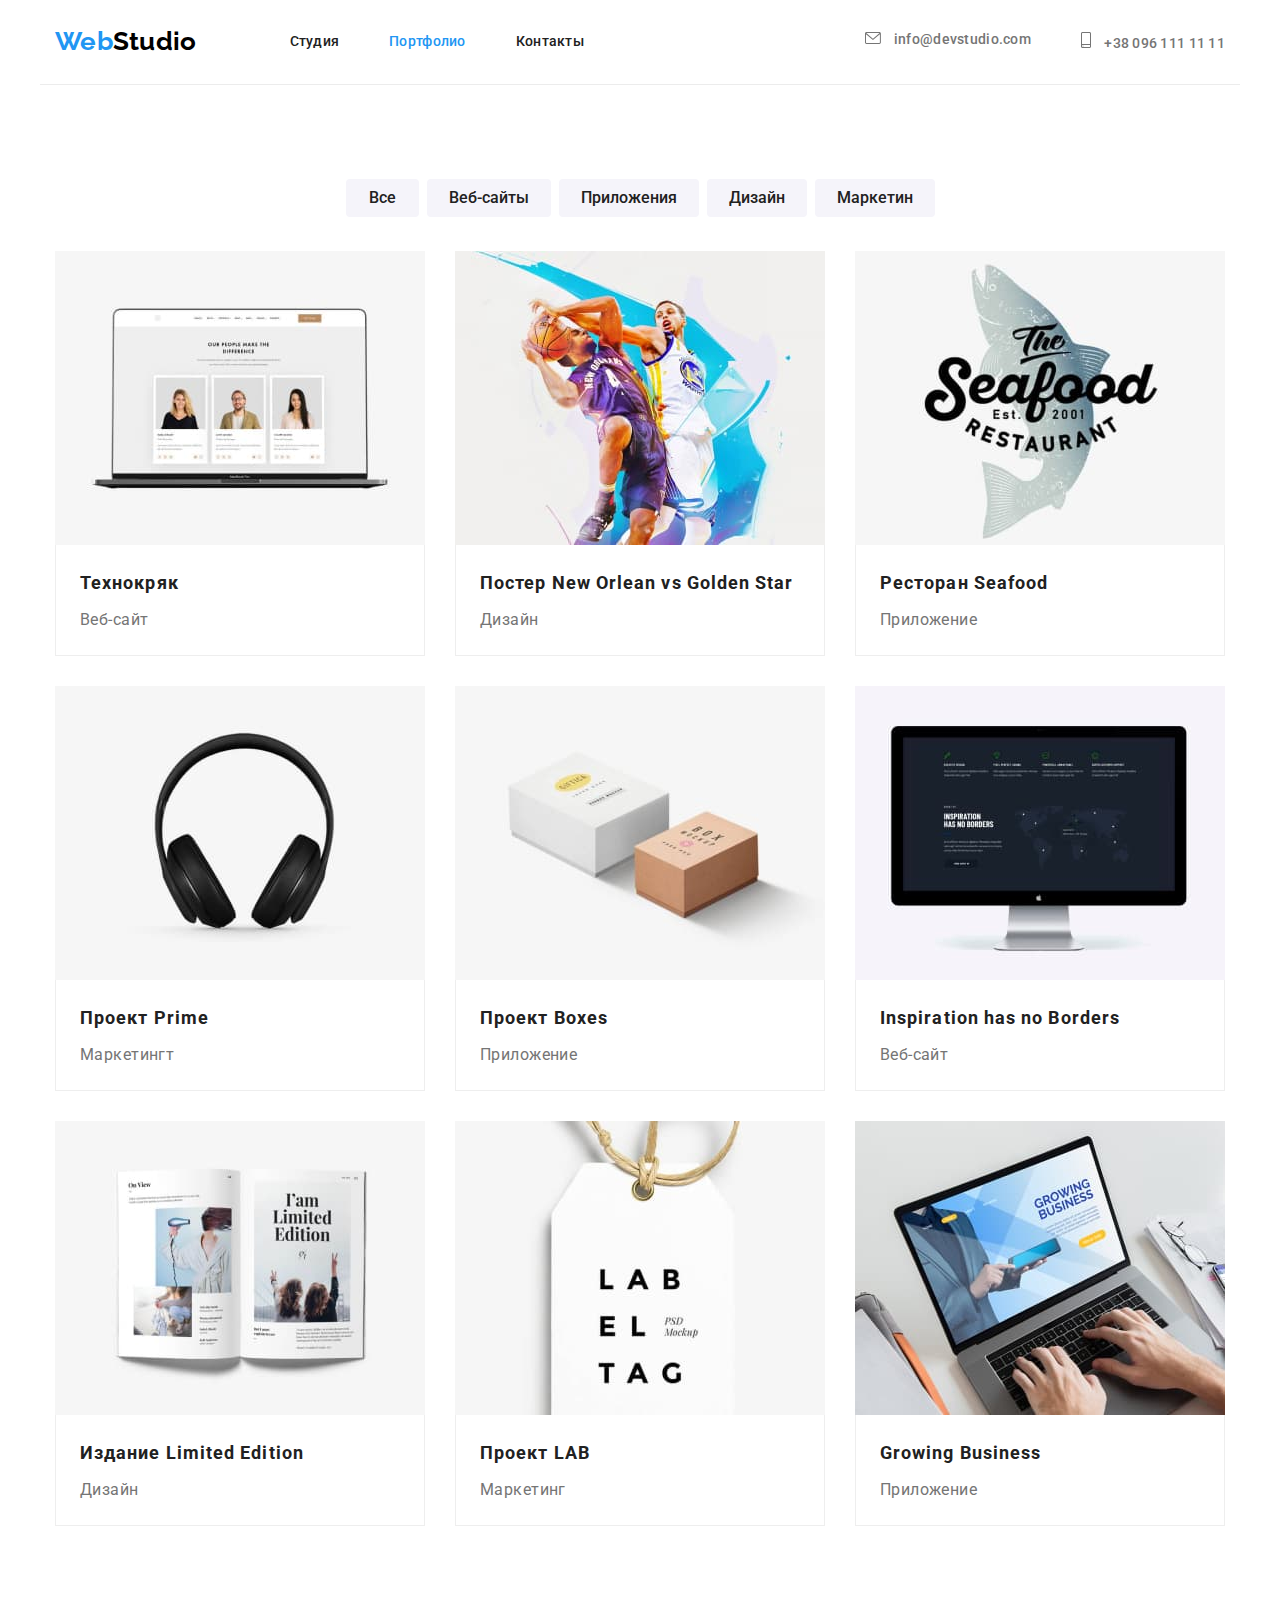
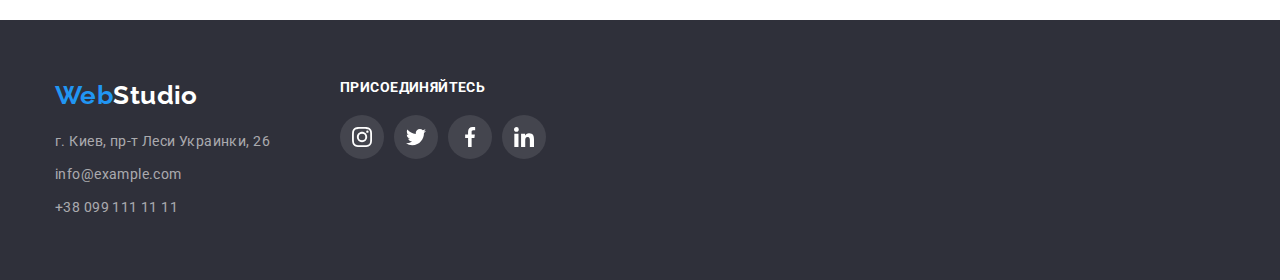
==== portfolio.html @ a800b80c "векторная графика" ====
<!DOCTYPE html>
<html lang="ru">

<head>
    <meta charset="UTF-8">
    <meta http-equiv="X-UA-Compatible" content="IE=edge">
    <meta name="viewport" content="width=device-width, initial-scale=1.0">
    <title>WedStudio</title>
    <link rel="preconnect" href="https://fonts.gstatic.com">
    <link href="https://fonts.googleapis.com/css2?family=Raleway:wght@700&family=Roboto:wght@400;500;900&display=swap"rel="stylesheet">
    <link rel="stylesheet" href="https://cdnjs.cloudflare.com/ajax/libs/modern-normalize/1.0.0/modern-normalize.min.css" />
    <link rel="stylesheet" href="./css/styles.css">
</head>

<body>
<header class="header">
    <div class="container main-nav">
        <nav class="nav">
            <a class="logo header-logo" href="./index.html"> <span class="part-logo">Web</span>Studio</a>
            <ul class="list site-nav">
                <li class="item"><a class="link link-haeder" href="./index.html">Студия</a></li>
                <li class="item"><a class="link link-haeder curent" href="">Портфолио</a></li>
                <li class="item"><a class="link link-haeder" href="">Контакты</a></li>
            </ul>
        </nav>
        <ul class="list auth-nav contacts-list">
            <li class="item contacts-item">
                <a class="link link-inform contacts-link" href="mailto:info@devstudio.com">
                    <svg class="icon-mail">
                        <use href="./images/icons/symbol-defs.svg#icon-envelope"></use>
                    </svg>
                    info@devstudio.com
                </a>
            </li>
            <li class="item contacts-item">
                <a class="link link-inform contacts-link" href="tel:+380961111111">
                    <svg class="icon-phone">
                        <use href="./images/icons/symbol-defs.svg#icon-smartphone"></use>
                    </svg>
                    +38 096 111 11 11
                </a>
            </li>
        </ul>
    </div>
</header>
    <main>

         <!--section nav-->
        <section class="section">
            <div class="container">
                <h1 class="visually-hidden">Навигация по странице</h1>
                <ul class="list button-list">
                    <li class="button-item" > <button class="button-portf" type="button">Все</button></li>
                    <li class="button-item" > <button class="button-portf" type="button">Веб-сайты</button></li>
                    <li class="button-item" > <button class="button-portf" type="button">Приложения</button></li>
                    <li class="button-item" > <button class="button-portf" type="button">Дизайн</button></li>
                    <li class="button-item" > <button class="button-portf" type="button">Маркетин</button></li>
                </ul>
        
        
            
                <!--section portfolio line first-->

                <ul class="list card">
                    <li class="card-elements" >
                        <a class="link" href="">
                            <img src="./imgportfolio/line1/img1.jpg" width="370" height="294" alt="открытый веб-сайт">
                            <div class="card-name">
                                <h2 class="title-portf">Технокряк</h2>
                                <p class="name-work">Веб-сайт</p>
                            </div>
                        </a>            
                    </li>
                    <li class="card-elements" >
                        <a class="link" href="">
                            <img src="./imgportfolio/line1/img2.jpg" width="370" height="294" alt="дизайн сайта">
                            <div class="card-name">
                                <h2 class="title-portf">Постер New Orlean vs Golden Star</h2>
                                <p class="name-work">Дизайн</p>
                            </div>
                            
                        </a>            
                    </li>
                    <li class="card-elements" >
                        <a class="link" href="">
                            <img src="./imgportfolio/line1/img3.jpg" width="370" height="294" alt="страница рыбного ресторана">
                            <div class="card-name">
                                <h2 class="title-portf">Ресторан Seafood</h2>
                                <p class="name-work">Приложение</p>
                            </div>                           
                        </a>            
                    </li>
                    <li class="card-elements" >
                        <a class="link" href="">
                            <img src="./imgportfolio/line2/img1.jpg" width="370" height="294" alt="наушники">
                            <div class="card-name">
                                <h2 class="title-portf">Проект Prime</h2>
                                <p class="name-work">Маркетингт</p>
                            </div>
                        </a>            
                    </li>
                    <li class="card-elements" >
                        <a class="link" href="">
                            <img src="./imgportfolio/line2/img2.jpg" width="370" height="294" alt="коробки">
                            <div class="card-name">
                                <h2 class="title-portf">Проект Boxes</h2>
                                <p class="name-work">Приложение</p>
                            </div>
                        </a>
                    </li>
                    <li class="card-elements" >
                        <a class="link" href="">
                            <img src="./imgportfolio/line2/img3.jpg" width="370" height="294" alt="монитор">
                            <div class="card-name">
                                <h2 class="title-portf">Inspiration has no Borders</h2>
                                <p class="name-work">Веб-сайт</p>
                            </div>
                            
                        </a>
                    </li>
                    <li class="card-elements" >
                        <a class="link" href="">
                            <img src="./imgportfolio/line3/img1.jpg" width="370" height="294" alt="открытая книга">
                            <div class="card-name">
                                <h2 class="title-portf">Издание Limited Edition</h2>
                                <p class="name-work">Дизайн</p>
                            </div>
                        </a>
                    </li>
                    <li class="card-elements" >
                        <a class="link" href="">
                            <img src="./imgportfolio/line3/img2.jpg" width="370" height="294" alt="">
                            <div class="card-name">
                                <h2 class="title-portf">Проект LAB</h2>
                                <p class="name-work">Маркетинг</p>
                            </div>
                        </a>
                    </li>
                    <li class="card-elements" >
                        <a class="link" href="">
                            <img src="./imgportfolio/line3/img3.jpg" width="370" height="294" alt="открытое приложение">
                            <div class="card-name">
                                <h2 class="title-portf">Growing Business</h2>
                                <p class="name-work">Приложение</p>
                            </div>
                        </a>
                    </li>
                </ul>
            </div>
        </section>

    </main>

<footer class="footer dark-bg">
    <div class="container">
        <section class="footer-map">
            <a class="logo footer-logo" href="./index.html"><span class="part-logo">Web</span>Studio</a>
            <address>
                <ul class="list">
                    <li class="adres-item"><a class="link link-footer" href="https://goo.gl/maps/5RGDy6cNAoZ9L324A">г.
                            Киев, пр-т Леси Украинки, 26</a></li>
                    <li class="adres-item"><a class="link link-footer"
                            href="mailto:info@example.com">info@example.com</a></li>
                    <li class="adres-item"><a class="link link-footer" href="tel:+380991111111">+38 099 111 11 11</a>
                    </li>
                </ul>
            </address>
        </section>
        <section class="footer-social">
            <h2 class="join">присоединяйтесь</h2>
            <ul class="list social-icons">
                <li class="social-icons-item">
                    <a href="" class="social-icon-link" target="_ blank" rel="noopener noreferrer ">
                        <svg class="icon">
                            <use href="./images/icons/spriteopt.svg#icon-instagram"></use>
                        </svg>
                    </a>
                </li>
                <li class="social-icons-item">
                    <a href="" class="social-icon-link" target="_ blank" rel="noopener noreferrer ">
                        <svg class="icon">
                            <use href="./images/icons/spriteopt.svg#icon-twitter"></use>
                        </svg>
                    </a>
                </li>
                <li class="social-icons-item">
                    <a href="" class="social-icon-link" target="_ blank" rel="noopener noreferrer ">
                        <svg class="icon">
                            <use href="./images/icons/spriteopt.svg#icon-facebook"></use>
                        </svg>
                    </a>
                </li>
                <li class="social-icons-item">
                    <a href="" class="social-icon-link" target="_ blank" rel="noopener noreferrer ">
                        <svg class="icon">
                            <use href="./images/icons/spriteopt.svg#icon-linkedin"></use>
                        </svg>
                    </a>
                </li>
            </ul>
        </section>
    </div>
</footer>
</body>

</html>
---- css/styles.css ----
:root {
  --color-logo: #000000;
  --color-logo-linknav: #2196f3;
  --color-main-title: #ffffff;
  --color-section-title: #212121;
  --color-text: #757575;
  --color-dark-bg: #2f303a;
  --color-grey-bg: #f5f4fa;
  --button-portf: #212121;
  --color-icons: #afb1b8;
  --color-iconsbg: rgba(255, 255, 255, 0.1);
}

html {
  box-sizing: border-box;
}

*,
*::before,
*::after {
  box-sizing: inherit;
}
body {
  font-family: 'Roboto', sans-serif;
  font-weight: 400;
  font-size: 14px;
  line-height: 1.71;
  letter-spacing: 0.03em;
  color: var(--color-text);
}

h1,
h2,
h3,
h4,
h5,
h6,
p {
  margin: 0;
}

img {
  display: block;
  max-width: 100%;
  height: auto;
}

address {
  font-style: normal;
}

.visually-hidden {
  position: absolute !important;
  clip: rect(1px 1px 1px 1px);
  clip: rect(1px 1px 1px 1px 1px);
  padding: 0 !important;
  border: 0 !important;
  height: 1px !important;
  width: 1px !important;
  overflow: hidden;
}

/* Утилиты */

.link {
  padding-top: 32px;
  padding-bottom: 32px;
  text-decoration: none;
  color: inherit;
}

.link:hover,
.link:focus {
  color: var(--color-logo-linknav);
}

.list {
  list-style: none;
  padding: 0;
  margin: 0;
}

.container {
  margin-left: auto;
  margin-right: auto;
  width: 1200px;
  padding-left: 15px;
  padding-right: 15px;
}

.contacts-list {
  display: inline-flex;
}

.contacts-link {
  display: flex;
  align-items: center;
  justify-content: center;
}

.contacts-item .icon-mail {
  width: 16px;
  height: 12px;
  margin-right: 10px;
  fill: currentColor;
}

.contacts-item .icon-phone {
  width: 10px;
  height: 16px;
  margin-right: 10px;
  fill: currentColor;
  text-align: center;
}

.social-icons {
  display: inline-flex;
}

.social-icon-link {
  display: flex;
  align-items: center;
  justify-content: center;
  width: 44px;
  height: 44px;
  border-radius: 50%;
  background-color: var(--color-main-title);
}

.social-icons-item:not(:last-child) {
  margin-right: 10px;
}

.social-icons .icon {
  width: 20px;
  height: 20px;
  fill: var(--color-icons);
}

.social-icon-link:hover,
.social-icon-link:focus {
  background-color: var(--color-logo-linknav);
}

.social-icon-link:hover .icon,
.social-icon-link:focus .icon {
  fill: var(--color-main-title);
}

.dark-bg .social-icon-link {
  background-color: var(--color-iconsbg);
}

.dark-bg .social-icons .icon {
  fill: var(--color-main-title);
}

.dark-bg .social-icon-link:hover,
.dark-bg .social-icon-link:focus {
  background-color: var(--color-logo-linknav);
}

.client-list {
  display: inline-flex;
}

.client-link {
  display: flex;
  align-items: center;
  justify-content: center;

  width: 170px;
  height: 90px;
  border: 1px solid #afb1b8;
  border-radius: 4px;
}

.client-item:not(:last-child) {
  margin-right: 30px;
}

.client-link:hover,
.client-link:focus {
  border-color: var(--color-logo-linknav);
}

.client-link:hover .icon,
.client-link:focus .icon {
  fill: var(--color-logo-linknav);
}

.client-list .icon {
  fill: var(--color-icons);
}

.main-nav {
  display: flex;
  border-bottom: 1px solid #ececec;
  align-items: center;
  justify-content: space-between;
}

.nav {
  display: flex;
}

.site-nav {
  display: flex;
}

.site-nav .item:not(:last-child) {
  margin-right: 50px;
}

.link-haeder {
  display: block;
  color: var(--color-section-title);
}

.auth-nav {
  display: flex;
  margin-left: auto;
}

.auth-nav .item:not(:last-child) {
  margin-right: 50px;
}

.link-inform {
  display: block;
  padding-top: 32px;
  padding-bottom: 32px;

  color: var(--color-text);
}

.section {
  padding-top: 94px;
  padding-bottom: 94px;
}

.description {
  display: flex;
}

.description .item {
  width: 270px;
  margin-bottom: 0;
  /* background-color: greenyellow; */
}

.description .item.item:not(:last-child) {
  margin-right: 30px;
}

.curent {
  color: var(--color-logo-linknav);
}

.dark-bg {
  background-color: var(--color-dark-bg);
}

.grey-bg {
  max-width: 1600px;
  margin-left: auto;
  margin-right: auto;
  background-color: var(--color-grey-bg);
}

.dark-bg .logo {
  --color-logo: var(--color-main-title);
}

.button {
  display: block;
  margin-left: auto;
  margin-right: auto;
  min-width: 200px;
  border: 1px solid transparent;
  border-radius: 4px;
  padding: 10px 32px;

  font-family: inherit;
  font-weight: 700;
  font-size: 16px;
  line-height: 1.87;
  letter-spacing: 0.06em;
  color: var(--color-main-title);
  background-color: var(--color-logo-linknav);
  cursor: pointer;
  text-align: center;
}

.hero {
  max-width: 1600px;
  padding-top: 200px;
  padding-bottom: 200px;
  margin-left: auto;
  margin-right: auto;
  background-image: linear-gradient(to right, rgba(47, 48, 58, 0.4), rgba(47, 48, 58, 0.4)), url(../images/titlefon.jpg);
  background-size: cover;
  background-repeat: no-repeat;
  background-position: center;
}

.page-title {
  margin-left: auto;
  margin-right: auto;
  margin-bottom: 30px;

  text-align: center;
  font-weight: 900;
  font-size: 44px;
  line-height: 1.36;
  letter-spacing: 0.06em;
  text-transform: uppercase;
  color: var(--color-main-title);
  width: calc(100% / 12 * 7);
}

.work {
  padding-top: 0;
}

.section-title {
  margin-bottom: 50px;

  font-weight: 700;
  font-size: 36px;
  line-height: 1.16;
  text-align: center;
  color: var(--color-section-title);
}

.images {
  display: flex;
  flex-wrap: wrap;
  margin-top: -30px;
  margin-left: -30px;
}

.images-item {
  margin-top: 30px;
  margin-left: 30px;
}

.images-item {
  flex-basis: calc((100% - 3 * 30px) / 3);
}

.section-subtitle {
  margin-bottom: 10px;

  font-weight: 700;
  line-height: 1.14;
  text-transform: uppercase;
  color: var(--color-section-title);
}

.description-item::before {
  content: '';
  display: block;
  height: 120px;
  margin-bottom: 30px;
  background-repeat: no-repeat;
  background-position: 50% 50%;
  background-color: var(--color-grey-bg);
  border-radius: 4px;
}

.antenna::before {
  background-image: url(../images/cards/antenna.svg);
}

.clock::before {
  background-image: url(../images/cards/clock.svg);
}

.diagram::before {
  background-image: url(../images/cards/diagram.svg);
}

.astronaut::before {
  background-image: url(../images/cards/astronaut.svg);
}

.section-team {
  display: flex;
  flex-wrap: wrap;
  margin-top: -30px;
  margin-left: -30px;
}

.team-item {
  margin-top: 30px;
  margin-left: 30px;
  max-width: 270px;
  text-align: center;
  background-color: var(--color-main-title);
  box-shadow: 0px 1px 3px rgba(0, 0, 0, 0.12), 0px 1px 1px rgba(0, 0, 0, 0.14), 0px 2px 1px rgba(0, 0, 0, 0.2);
  border-radius: 0px 0px 4px 4px;
}

.team-item {
  flex-basis: calc((100% - 4 * 30px) / 4);
}

.section-team {
  font-size: 16px;
  line-height: 1.18;
}

.our-team {
  padding: 30px;
}

.section-name-team {
  margin-bottom: 10px;
  font-weight: 500;
  color: var(--color-section-title);
}

.position {
  margin-bottom: 16px;
  font-size: 16px;
  line-height: 1.18;
  text-align: center;
}

.our-clients {
  margin-bottom: 50px;
  font-weight: 700;
  font-size: 36px;
  line-height: 1.16;
  text-align: center;
  color: var(--color-section-title);
}

.header {
  font-weight: 500;
  font-size: 14px;
  line-height: 1.14;
  letter-spacing: 0.02em;
  color: var(--color-section-title);
}

.header-logo {
  padding-top: 24px;
  padding-bottom: 25px;
  margin-right: 93px;
}

.logo {
  display: block;

  font-family: 'Raleway', sans-serif;
  font-weight: 700;
  font-size: 26px;
  line-height: 1.19;
  color: var(--color-logo);
  text-decoration: none;
}

.footer {
  padding-top: 60px;
  padding-bottom: 60px;
}

.footer-logo {
  margin-bottom: 20px;
}

.part-logo {
  color: var(--color-logo-linknav);
}

.link-footer {
  color: rgba(255, 255, 255, 0.6);
}

.adres-item:not(:last-child) {
  margin-bottom: 9px;
}

.footer-map {
  margin-right: 70px;
}

.footer .container {
  display: flex;
}

.footer-social {
  display: inline-block;
}

.join {
  margin-bottom: 20px;
  font-weight: 700;
  font-size: 14px;
  line-height: 1.14;
  text-transform: uppercase;
  color: var(--color-main-title);
}

/* pages two */

.card {
  display: flex;
  flex-wrap: wrap;
  margin-top: -30px;
  margin-left: -30px;
}

.card-elements {
  max-width: 370px;
  margin-top: 30px;
  margin-left: 30px;
  flex-basis: calc((100% - 3 * 30px) / 3);
}

.card-elements:hover,
.card-elements:focus {
  background-color: var(--color-main-title);
  border: 1px solid #eeeeee;
  box-sizing: border-box;
  box-shadow: 0px 1px 1px rgba(0, 0, 0, 0.12), 0px 4px 4px rgba(0, 0, 0, 0.06), 1px 4px 6px rgba(0, 0, 0, 0.16);
}

.button-portf:hover,
.button-portf:focus {
  color: var(--color-main-title);
  background-color: var(--color-logo-linknav);
  box-shadow: 0px 3px 1px rgba(0, 0, 0, 0.1), 0px 1px 2px rgba(0, 0, 0, 0.08), 0px 2px 2px rgba(0, 0, 0, 0.12);
  border-radius: 4px;
}

.button-portf {
  display: inline-block;
  border-radius: 4px;
  border: 0;
  min-width: 73px;
  padding: 6px 22px;

  font-family: inherit;
  font-weight: 500;
  font-size: 16px;
  line-height: 1.62;
  text-align: center;
  color: var(--button-portf);
  cursor: pointer;
  background-color: #f5f4fa;
}

.title-portf {
  margin-bottom: 4px;
  font-weight: 700;
  font-size: 18px;
  line-height: 2;
  letter-spacing: 0.06em;
  color: var(--color-section-title);
}

.name-work {
  font-size: 16px;
  line-height: 1.87;
  color: var(--color-text);
}

.card-name {
  border-top: 0;
  border-right: 1px solid #eeeeee;
  border-left: 1px solid #eeeeee;
  border-bottom: 1px solid #eeeeee;
  padding: 20px 24px;
}

.button-list {
  display: flex;
  align-items: center;
  justify-content: center;
  padding-bottom: 34px;
}

.button-item:not(:last-child) {
  margin-right: 8px;
}
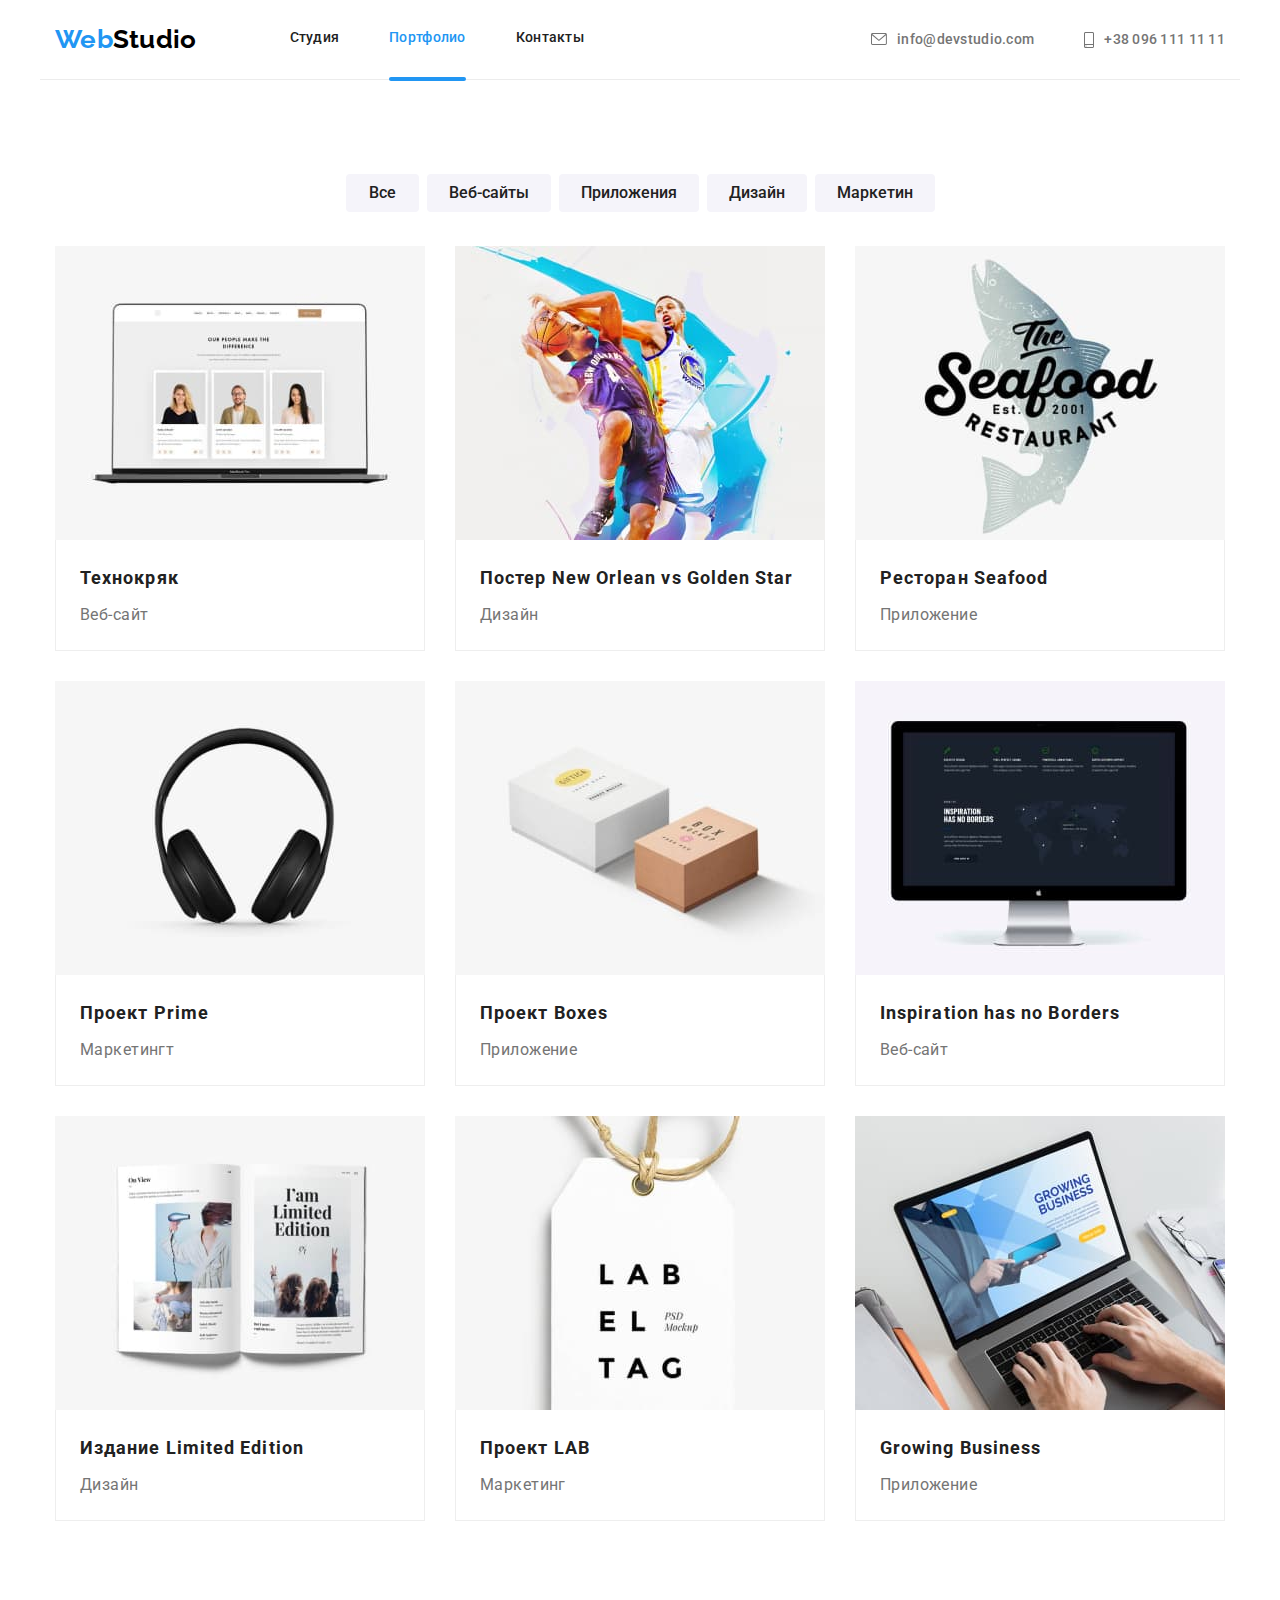
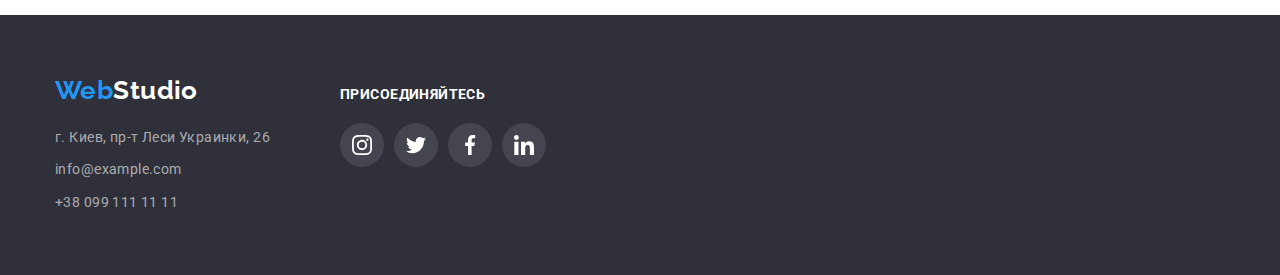
==== commit 0f99e634: "добавление модального окна" ====
--- a/portfolio.html
+++ b/portfolio.html
@@ -62,9 +62,14 @@
                 <!--section portfolio line first-->
 
                 <ul class="list card">
-                    <li class="card-elements" >
-                        <a class="link" href="">
-                            <img src="./imgportfolio/line1/img1.jpg" width="370" height="294" alt="открытый веб-сайт">
+                    
+                    <li class="card-elements" >                       
+                        <a class="link" href="">
+                            <div class="box">
+                                    <img src="./imgportfolio/line1/img1.jpg" width="370" height="294" alt="открытый веб-сайт">                                            
+                                    <p class="overlay">Технокряк это современная площадка распространения коронавируса. Компании используют эту платформу для цифрового
+                                    шпионажа и атак на защищённые сервера конкурентов.</p>                                
+                            </div>
                             <div class="card-name">
                                 <h2 class="title-portf">Технокряк</h2>
                                 <p class="name-work">Веб-сайт</p>
@@ -73,7 +78,10 @@
                     </li>
                     <li class="card-elements" >
                         <a class="link" href="">
-                            <img src="./imgportfolio/line1/img2.jpg" width="370" height="294" alt="дизайн сайта">
+                            <div class="box">                           
+                                <img src="./imgportfolio/line1/img2.jpg" width="370" height="294" alt="дизайн сайта">
+                                <p class="overlay">Lorem ipsum dolor sit amet, consectetur adipisicing elit. Ratione, minima?</p>
+                            </div>
                             <div class="card-name">
                                 <h2 class="title-portf">Постер New Orlean vs Golden Star</h2>
                                 <p class="name-work">Дизайн</p>
@@ -83,7 +91,10 @@
                     </li>
                     <li class="card-elements" >
                         <a class="link" href="">
-                            <img src="./imgportfolio/line1/img3.jpg" width="370" height="294" alt="страница рыбного ресторана">
+                            <div class="box">
+                                <img src="./imgportfolio/line1/img3.jpg" width="370" height="294" alt="страница рыбного ресторана">
+                                <p class="overlay">Lorem ipsum dolor sit amet, consectetur adipisicing elit. Ratione, minima?</p>
+                            </div>
                             <div class="card-name">
                                 <h2 class="title-portf">Ресторан Seafood</h2>
                                 <p class="name-work">Приложение</p>
@@ -92,7 +103,10 @@
                     </li>
                     <li class="card-elements" >
                         <a class="link" href="">
-                            <img src="./imgportfolio/line2/img1.jpg" width="370" height="294" alt="наушники">
+                            <div class="box">
+                                <img src="./imgportfolio/line2/img1.jpg" width="370" height="294" alt="наушники">
+                                <p class="overlay">Lorem ipsum dolor sit amet, consectetur adipisicing elit. Ratione, minima?</p>
+                            </div>
                             <div class="card-name">
                                 <h2 class="title-portf">Проект Prime</h2>
                                 <p class="name-work">Маркетингт</p>
@@ -101,7 +115,10 @@
                     </li>
                     <li class="card-elements" >
                         <a class="link" href="">
-                            <img src="./imgportfolio/line2/img2.jpg" width="370" height="294" alt="коробки">
+                            <div class="box">
+                                <img src="./imgportfolio/line2/img2.jpg" width="370" height="294" alt="коробки">
+                                <p class="overlay">Lorem ipsum dolor sit amet, consectetur adipisicing elit. Ratione, minima?</p>
+                            </div>
                             <div class="card-name">
                                 <h2 class="title-portf">Проект Boxes</h2>
                                 <p class="name-work">Приложение</p>
@@ -110,7 +127,10 @@
                     </li>
                     <li class="card-elements" >
                         <a class="link" href="">
-                            <img src="./imgportfolio/line2/img3.jpg" width="370" height="294" alt="монитор">
+                            <div class="box">
+                                <img src="./imgportfolio/line2/img3.jpg" width="370" height="294" alt="монитор">
+                                <p class="overlay">Lorem ipsum dolor sit amet, consectetur adipisicing elit. Ratione, minima?</p>
+                            </div>
                             <div class="card-name">
                                 <h2 class="title-portf">Inspiration has no Borders</h2>
                                 <p class="name-work">Веб-сайт</p>
@@ -120,7 +140,10 @@
                     </li>
                     <li class="card-elements" >
                         <a class="link" href="">
-                            <img src="./imgportfolio/line3/img1.jpg" width="370" height="294" alt="открытая книга">
+                            <div class="box">
+                                <img src="./imgportfolio/line3/img1.jpg" width="370" height="294" alt="открытая книга">
+                                <p class="overlay">lorem10</p>
+                            </div>
                             <div class="card-name">
                                 <h2 class="title-portf">Издание Limited Edition</h2>
                                 <p class="name-work">Дизайн</p>
@@ -129,7 +152,10 @@
                     </li>
                     <li class="card-elements" >
                         <a class="link" href="">
-                            <img src="./imgportfolio/line3/img2.jpg" width="370" height="294" alt="">
+                            <div class="box">
+                                <img src="./imgportfolio/line3/img2.jpg" width="370" height="294" alt="">
+                                <p class="overlay">Lorem ipsum dolor sit, amet consectetur adipisicing elit. Consequuntur, voluptates?</p>
+                            </div>
                             <div class="card-name">
                                 <h2 class="title-portf">Проект LAB</h2>
                                 <p class="name-work">Маркетинг</p>
@@ -138,7 +164,10 @@
                     </li>
                     <li class="card-elements" >
                         <a class="link" href="">
-                            <img src="./imgportfolio/line3/img3.jpg" width="370" height="294" alt="открытое приложение">
+                            <div class="box">
+                                <img src="./imgportfolio/line3/img3.jpg" width="370" height="294" alt="открытое приложение">
+                                <p class="overlay">Lorem ipsum dolor sit amet, consectetur adipisicing elit. Ratione, minima?</p>
+                            </div>
                             <div class="card-name">
                                 <h2 class="title-portf">Growing Business</h2>
                                 <p class="name-work">Приложение</p>
--- a/css/styles.css
+++ b/css/styles.css
@@ -22,6 +22,7 @@
 }
 body {
   font-family: 'Roboto', sans-serif;
+  font-style: normal;
   font-weight: 400;
   font-size: 14px;
   line-height: 1.71;
@@ -63,8 +64,9 @@
 /* Утилиты */
 
 .link {
-  padding-top: 32px;
-  padding-bottom: 32px;
+  align-items: center;
+  padding-top: 15px;
+  padding-bottom: 15px;
   text-decoration: none;
   color: inherit;
 }
@@ -198,10 +200,12 @@
   border-bottom: 1px solid #ececec;
   align-items: center;
   justify-content: space-between;
+  height: 80px;
 }
 
 .nav {
   display: flex;
+  align-items: center;
 }
 
 .site-nav {
@@ -227,9 +231,9 @@
 }
 
 .link-inform {
-  display: block;
-  padding-top: 32px;
-  padding-bottom: 32px;
+  display: flex;
+  padding-top: 15px;
+  padding-bottom: 15px;
 
   color: var(--color-text);
 }
@@ -255,6 +259,16 @@
 
 .curent {
   color: var(--color-logo-linknav);
+}
+
+.curent::after {
+  content: '';
+  display: block;
+  width: auto;
+  height: 4px;
+  background: #2196f3;
+  border-radius: 2px;
+  transform: translateY(32px);
 }
 
 .dark-bg {
@@ -299,9 +313,6 @@
   margin-left: auto;
   margin-right: auto;
   background-image: linear-gradient(to right, rgba(47, 48, 58, 0.4), rgba(47, 48, 58, 0.4)), url(../images/titlefon.jpg);
-  background-size: cover;
-  background-repeat: no-repeat;
-  background-position: center;
 }
 
 .page-title {
@@ -341,12 +352,26 @@
 }
 
 .images-item {
+  position: relative;
   margin-top: 30px;
   margin-left: 30px;
-}
-
-.images-item {
   flex-basis: calc((100% - 3 * 30px) / 3);
+}
+
+.label {
+  position: absolute;
+  bottom: 0;
+  width: 370px;
+  height: 70px;
+  margin: 0;
+  padding-top: 27px;
+  padding-bottom: 27px;
+  font-weight: 700;
+  line-height: 1.14;
+  text-align: center;
+  color: var(--color-main-title);
+  text-transform: uppercase;
+  background-color: rgba(47, 48, 58, 0.8);
 }
 
 .section-subtitle {
@@ -445,15 +470,11 @@
   color: var(--color-section-title);
 }
 
-.header-logo {
-  padding-top: 24px;
-  padding-bottom: 25px;
+.header .logo {
   margin-right: 93px;
 }
 
 .logo {
-  display: block;
-
   font-family: 'Raleway', sans-serif;
   font-weight: 700;
   font-size: 26px;
@@ -468,6 +489,7 @@
 }
 
 .footer-logo {
+  display: inline-block;
   margin-bottom: 20px;
 }
 
@@ -476,6 +498,7 @@
 }
 
 .link-footer {
+  padding: 0;
   color: rgba(255, 255, 255, 0.6);
 }
 
@@ -489,6 +512,7 @@
 
 .footer .container {
   display: flex;
+  align-items: baseline;
 }
 
 .footer-social {
@@ -518,6 +542,32 @@
   margin-top: 30px;
   margin-left: 30px;
   flex-basis: calc((100% - 3 * 30px) / 3);
+}
+
+.box {
+  position: relative;
+  overflow: hidden;
+}
+
+.overlay {
+  position: absolute;
+  top: 0;
+  left: 0;
+  width: 100%;
+  height: 100%;
+  background-color: rgba(33, 150, 243, 0.9);
+  transform: translateY(100%);
+  transition: 250ms ease;
+
+  margin: 0;
+  padding: 63px 24px;
+  font-size: 18px;
+  line-height: 1.56;
+  color: var(--color-main-title);
+}
+
+.card-elements:hover .overlay {
+  transform: translateY(0);
 }
 
 .card-elements:hover,
@@ -586,3 +636,52 @@
 .button-item:not(:last-child) {
   margin-right: 8px;
 }
+
+.backdrop {
+  position: fixed;
+  top: 0;
+  left: 0;
+  width: 100%;
+  height: 100%;
+  background-color: rgba(0, 0, 0, 0.2);
+}
+
+.backdrop.is-hidden {
+  /* opacity: 0; */
+  pointer-events: none;
+}
+
+.modal {
+  position: absolute;
+  top: 50%;
+  left: 50%;
+  transform: translate(-50%, -50%);
+
+  min-width: 528px;
+  min-height: 581px;
+  padding-top: 8px;
+
+  background-color: var(--color-main-title);
+  box-shadow: 0px 1px 3px rgba(0, 0, 0, 0.12), 0px 1px 1px rgba(0, 0, 0, 0.14), 0px 2px 1px rgba(0, 0, 0, 0.2);
+  border-radius: 4px;
+}
+
+.modal-button {
+  display: inline-flex;
+  justify-content: center;
+  align-items: center;
+  width: 30px;
+  height: 30px;
+
+  background-position: right top;
+
+  background-color: var(--color-main-title);
+  border: 1px solid rgba(0, 0, 0, 0.1);
+  border-radius: 50%;
+}
+
+.icon-modal {
+  width: 18px;
+  height: 18px;
+  fill: var(--color-logo);
+}
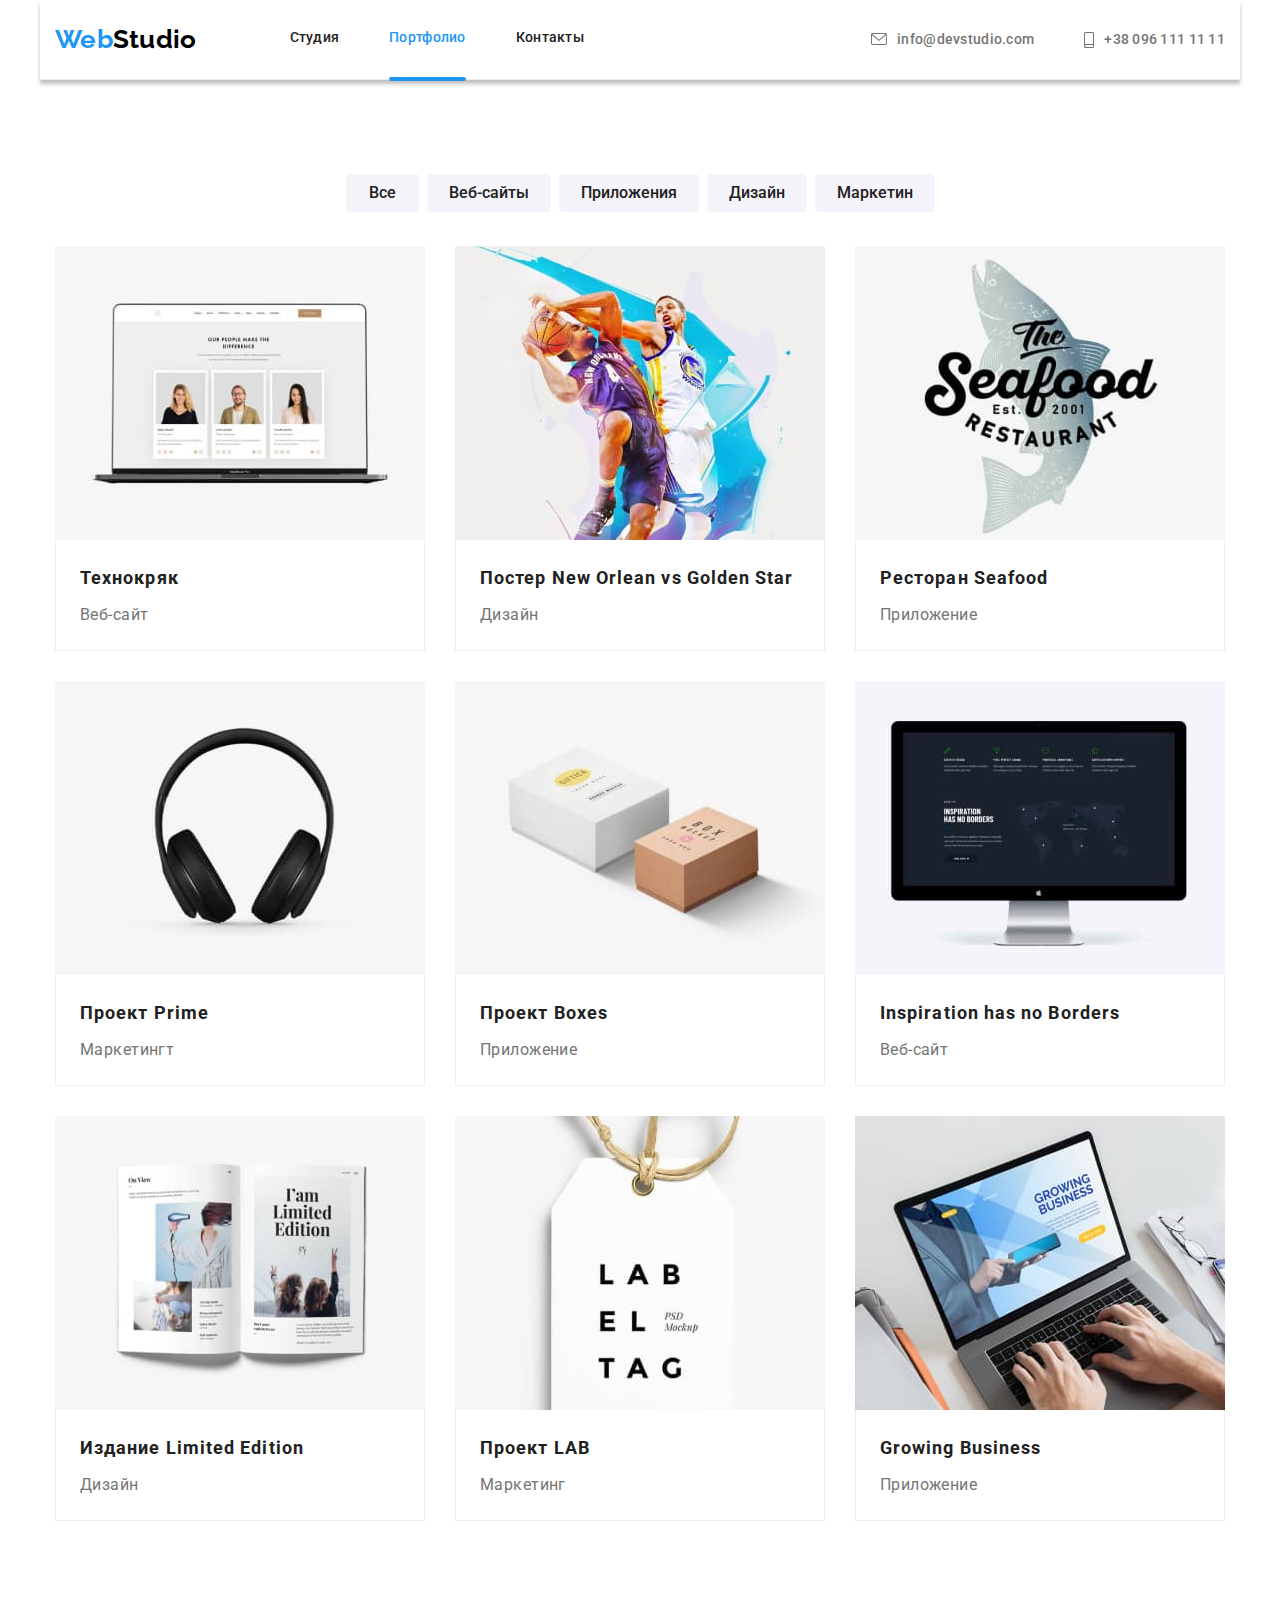
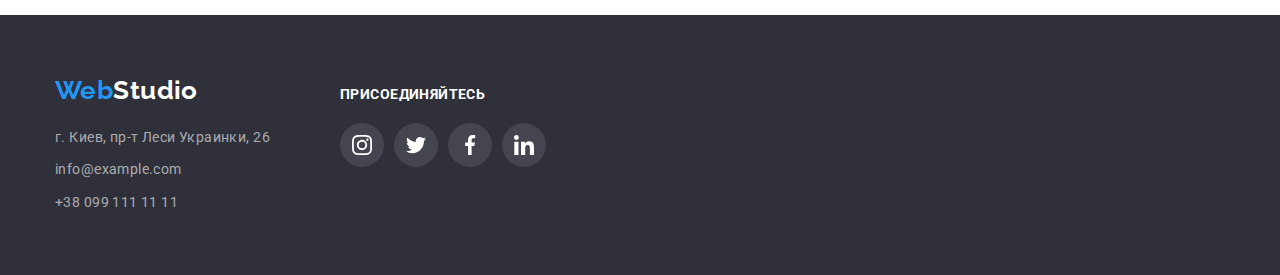
==== commit 7729ea29: "позиционированный элементы" ====
--- a/portfolio.html
+++ b/portfolio.html
@@ -14,7 +14,7 @@
 
 <body>
 <header class="header">
-    <div class="container main-nav">
+    <div class="container main-nav border-shadow">
         <nav class="nav">
             <a class="logo header-logo" href="./index.html"> <span class="part-logo">Web</span>Studio</a>
             <ul class="list site-nav">
--- a/css/styles.css
+++ b/css/styles.css
@@ -74,6 +74,8 @@
 .link:hover,
 .link:focus {
   color: var(--color-logo-linknav);
+  transition-duration: 250ms;
+  transition-timing-function: cubic-bezier(0.4, 0, 0.2, 1);
 }
 
 .list {
@@ -142,11 +144,15 @@
 .social-icon-link:hover,
 .social-icon-link:focus {
   background-color: var(--color-logo-linknav);
+  transition-duration: 250ms;
+  transition-timing-function: cubic-bezier(0.4, 0, 0.2, 1);
 }
 
 .social-icon-link:hover .icon,
 .social-icon-link:focus .icon {
   fill: var(--color-main-title);
+  transition-duration: 250ms;
+  transition-timing-function: cubic-bezier(0.4, 0, 0.2, 1);
 }
 
 .dark-bg .social-icon-link {
@@ -160,6 +166,8 @@
 .dark-bg .social-icon-link:hover,
 .dark-bg .social-icon-link:focus {
   background-color: var(--color-logo-linknav);
+  transition-duration: 250ms;
+  transition-timing-function: cubic-bezier(0.4, 0, 0.2, 1);
 }
 
 .client-list {
@@ -184,11 +192,14 @@
 .client-link:hover,
 .client-link:focus {
   border-color: var(--color-logo-linknav);
+  transition-duration: 250ms;
+  transition-timing-function: cubic-bezier(0.4, 0, 0.2, 1);
 }
 
 .client-link:hover .icon,
 .client-link:focus .icon {
-  fill: var(--color-logo-linknav);
+  transition-duration: 250ms;
+  transition-timing-function: cubic-bezier(0.4, 0, 0.2, 1);
 }
 
 .client-list .icon {
@@ -201,6 +212,10 @@
   align-items: center;
   justify-content: space-between;
   height: 80px;
+}
+
+.border-shadow {
+  box-shadow: 0px 4px 4px rgba(0, 0, 0, 0.25);
 }
 
 .nav {
@@ -568,6 +583,8 @@
 
 .card-elements:hover .overlay {
   transform: translateY(0);
+  transition-duration: 250ms;
+  transition-timing-function: cubic-bezier(0.4, 0, 0.2, 1);
 }
 
 .card-elements:hover,
@@ -576,6 +593,8 @@
   border: 1px solid #eeeeee;
   box-sizing: border-box;
   box-shadow: 0px 1px 1px rgba(0, 0, 0, 0.12), 0px 4px 4px rgba(0, 0, 0, 0.06), 1px 4px 6px rgba(0, 0, 0, 0.16);
+  transition-duration: 250ms;
+  transition-timing-function: cubic-bezier(0.4, 0, 0.2, 1);
 }
 
 .button-portf:hover,
@@ -584,6 +603,8 @@
   background-color: var(--color-logo-linknav);
   box-shadow: 0px 3px 1px rgba(0, 0, 0, 0.1), 0px 1px 2px rgba(0, 0, 0, 0.08), 0px 2px 2px rgba(0, 0, 0, 0.12);
   border-radius: 4px;
+  transition-duration: 250ms;
+  transition-timing-function: cubic-bezier(0.4, 0, 0.2, 1);
 }
 
 .button-portf {
@@ -647,8 +668,9 @@
 }
 
 .backdrop.is-hidden {
-  /* opacity: 0; */
+  opacity: 0;
   pointer-events: none;
+  visibility: hidden;
 }
 
 .modal {
@@ -667,13 +689,12 @@
 }
 
 .modal-button {
-  display: inline-flex;
-  justify-content: center;
-  align-items: center;
+  position: absolute;
+  top: 8px;
+  right: 8px;
+
   width: 30px;
   height: 30px;
-
-  background-position: right top;
 
   background-color: var(--color-main-title);
   border: 1px solid rgba(0, 0, 0, 0.1);
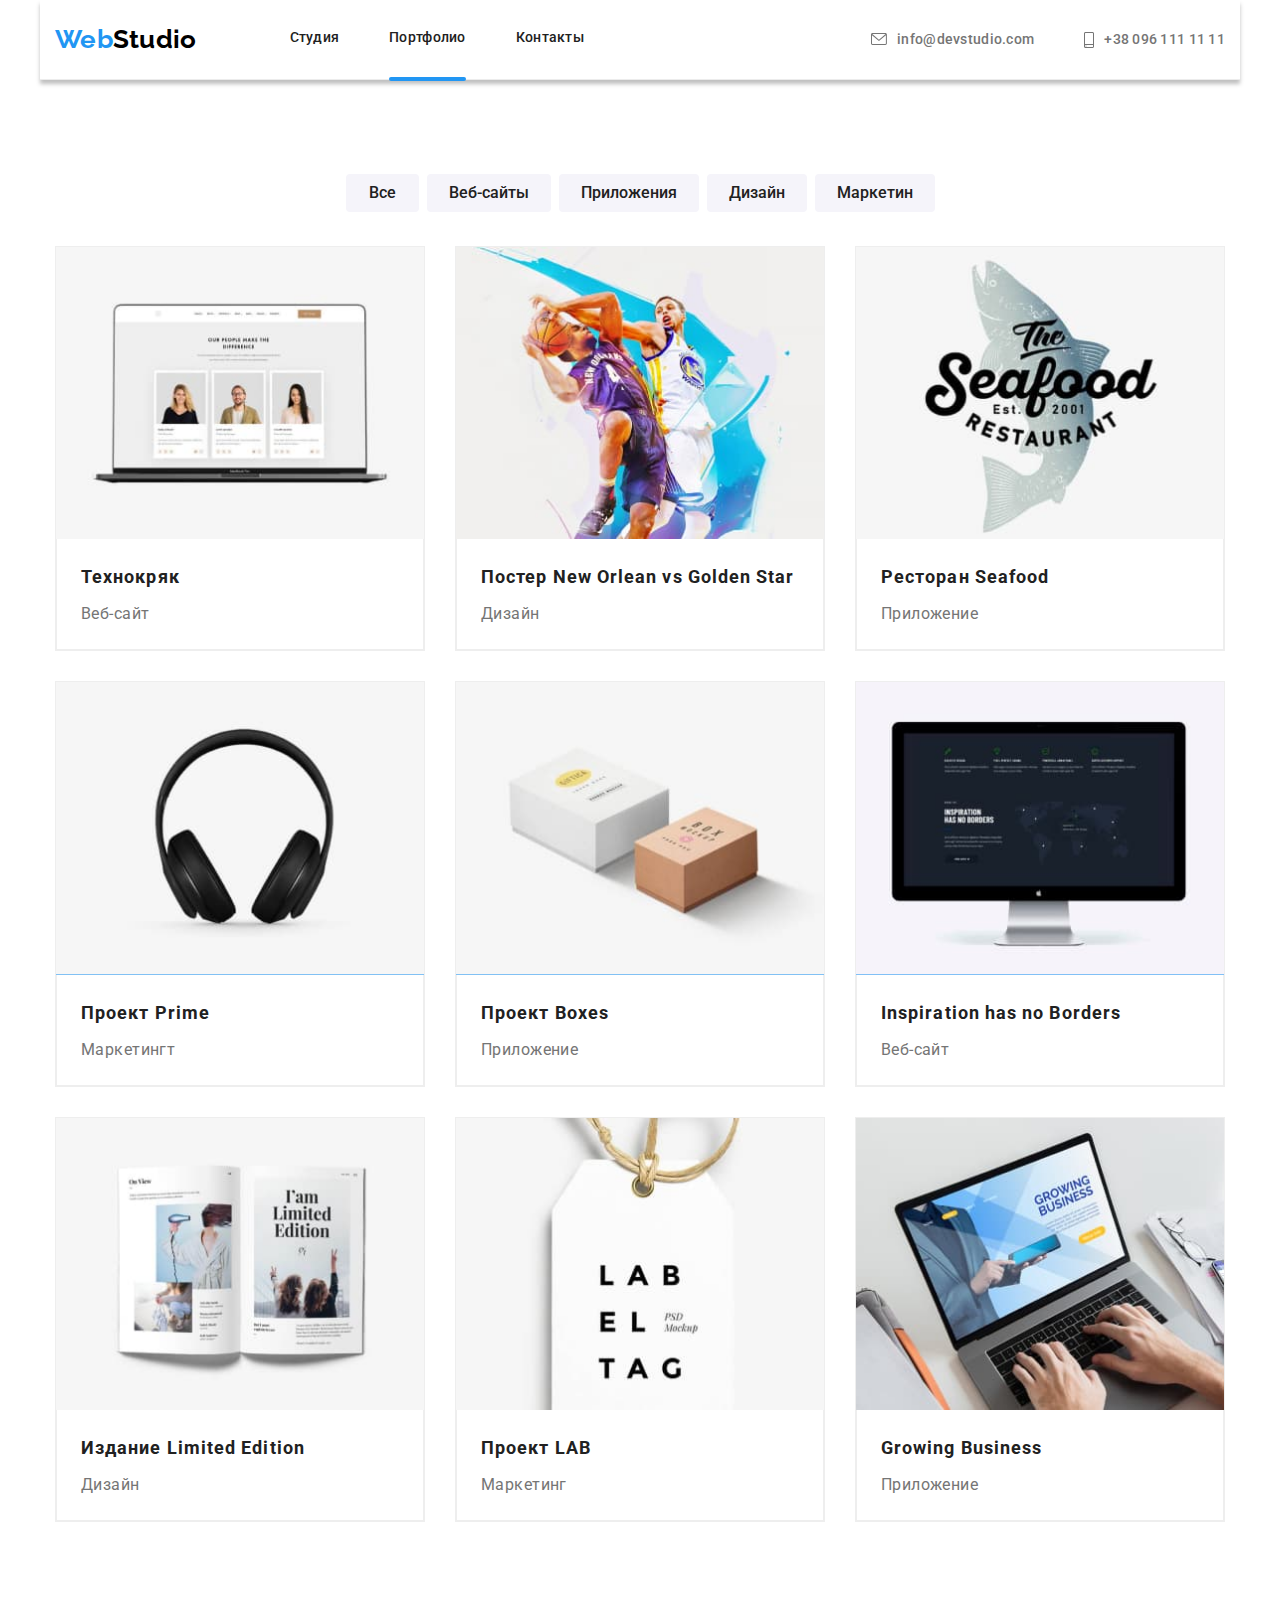
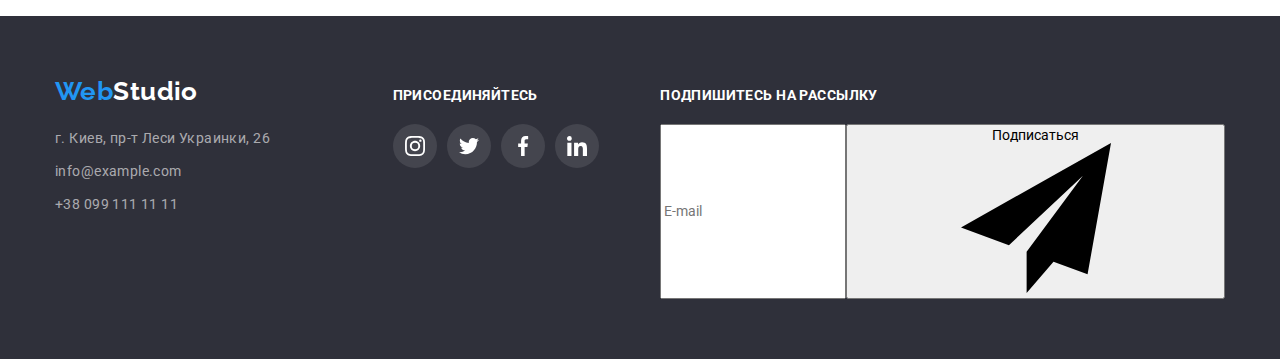
==== commit 4ac2f61a: "добавление БЭМ" ====
--- a/portfolio.html
+++ b/portfolio.html
@@ -14,27 +14,27 @@
 
 <body>
 <header class="header">
-    <div class="container main-nav border-shadow">
+    <div class="container header__container border-shadow">
         <nav class="nav">
-            <a class="logo header-logo" href="./index.html"> <span class="part-logo">Web</span>Studio</a>
+            <a class="logo header__logo" href="./index.html"> <span class="header__part-logo">Web</span>Studio</a>
             <ul class="list site-nav">
-                <li class="item"><a class="link link-haeder" href="./index.html">Студия</a></li>
-                <li class="item"><a class="link link-haeder curent" href="">Портфолио</a></li>
-                <li class="item"><a class="link link-haeder" href="">Контакты</a></li>
+                <li class="site-nav__item"><a class="link site-nav__link" href="./index.html">Студия</a></li>
+                <li class="site-nav__item"><a class="link site-nav__link curent" href="">Портфолио</a></li>
+                <li class="site-nav__item"><a class="link site-nav__link" href="">Контакты</a></li>
             </ul>
         </nav>
         <ul class="list auth-nav contacts-list">
-            <li class="item contacts-item">
-                <a class="link link-inform contacts-link" href="mailto:info@devstudio.com">
-                    <svg class="icon-mail">
+            <li class="auth-nav__item contacts-item">
+                <a class="link auth-nav__link" href="mailto:info@devstudio.com">
+                    <svg class="auth-nav__icon-mail">
                         <use href="./images/icons/symbol-defs.svg#icon-envelope"></use>
                     </svg>
                     info@devstudio.com
                 </a>
             </li>
-            <li class="item contacts-item">
-                <a class="link link-inform contacts-link" href="tel:+380961111111">
-                    <svg class="icon-phone">
+            <li class="auth__item contacts-item">
+                <a class="link auth-nav__link" href="tel:+380961111111">
+                    <svg class="auth-nav__icon-phone">
                         <use href="./images/icons/symbol-defs.svg#icon-smartphone"></use>
                     </svg>
                     +38 096 111 11 11
@@ -180,56 +180,71 @@
 
     </main>
 
-<footer class="footer dark-bg">
-    <div class="container">
-        <section class="footer-map">
-            <a class="logo footer-logo" href="./index.html"><span class="part-logo">Web</span>Studio</a>
-            <address>
-                <ul class="list">
-                    <li class="adres-item"><a class="link link-footer" href="https://goo.gl/maps/5RGDy6cNAoZ9L324A">г.
-                            Киев, пр-т Леси Украинки, 26</a></li>
-                    <li class="adres-item"><a class="link link-footer"
-                            href="mailto:info@example.com">info@example.com</a></li>
-                    <li class="adres-item"><a class="link link-footer" href="tel:+380991111111">+38 099 111 11 11</a>
+    <footer class="footer dark-bg">
+        <div class="container footer__container">
+            <section class="footer-map calc-position">
+                <a class="logo footer__logo" href="./index.html"><span class="header__part-logo">Web</span>Studio</a>
+                <address>
+                    <ul class="list">
+                        <li class="footer__item"><a class="link footer__link"
+                                href="https://goo.gl/maps/5RGDy6cNAoZ9L324A">г. Киев, пр-т Леси Украинки, 26</a></li>
+                        <li class="footer__item"><a class="link footer__link"
+                                href="mailto:info@example.com">info@example.com</a></li>
+                        <li class="footer__item"><a class="link footer__link" href="tel:+380991111111">+38 099 111 11 11</a>
+                        </li>
+                    </ul>
+                </address>
+            </section>
+            <section class="footer-social calc-position">
+                <h2 class="footer__text">присоединяйтесь</h2>
+                <ul class="list social-list">
+                    <li class="social-list_item">
+                        <a href="" class="social-list__link dark-bg__social-list__link" target="_ blank"
+                            rel="noopener noreferrer ">
+                            <svg class="social-list__icon dark-bg__social-list__icon">
+                                <use href="./images/icons/spriteopt.svg#icon-instagram"></use>
+                            </svg>
+                        </a>
+                    </li>
+                    <li class="social-list_item">
+                        <a href="" class="social-list__link dark-bg__social-list__link" target="_ blank"
+                            rel="noopener noreferrer ">
+                            <svg class="social-list__icon dark-bg__social-list__icon">
+                                <use href="./images/icons/spriteopt.svg#icon-twitter"></use>
+                            </svg>
+                        </a>
+                    </li>
+                    <li class="social-list_item">
+                        <a href="" class="social-list__link dark-bg__social-list__link" target="_ blank"
+                            rel="noopener noreferrer ">
+                            <svg class="social-list__icon dark-bg__social-list__icon">
+                                <use href="./images/icons/spriteopt.svg#icon-facebook"></use>
+                            </svg>
+                        </a>
+                    </li>
+                    <li class="social-list_item">
+                        <a href="" class="social-list__link dark-bg__social-list__link" target="_ blank"
+                            rel="noopener noreferrer ">
+                            <svg class="social-list__icon dark-bg__social-list__icon">
+                                <use href="./images/icons/spriteopt.svg#icon-linkedin"></use>
+                            </svg>
+                        </a>
                     </li>
                 </ul>
-            </address>
-        </section>
-        <section class="footer-social">
-            <h2 class="join">присоединяйтесь</h2>
-            <ul class="list social-icons">
-                <li class="social-icons-item">
-                    <a href="" class="social-icon-link" target="_ blank" rel="noopener noreferrer ">
-                        <svg class="icon">
-                            <use href="./images/icons/spriteopt.svg#icon-instagram"></use>
+            </section>
+            <section class="calc-position">
+                <h2 class="footer__text">Подпишитесь на рассылку</h2>
+                <form class="form">
+                    <input class="email" type="email" name="E-mail" autocomplete="on" placeholder="E-mail">
+                    <button class="tagline" type="submit">Подписаться
+                        <svg class="form-icon">
+                            <use href="./images/icons/sprite.svg#icon-icon-send"></use>
                         </svg>
-                    </a>
-                </li>
-                <li class="social-icons-item">
-                    <a href="" class="social-icon-link" target="_ blank" rel="noopener noreferrer ">
-                        <svg class="icon">
-                            <use href="./images/icons/spriteopt.svg#icon-twitter"></use>
-                        </svg>
-                    </a>
-                </li>
-                <li class="social-icons-item">
-                    <a href="" class="social-icon-link" target="_ blank" rel="noopener noreferrer ">
-                        <svg class="icon">
-                            <use href="./images/icons/spriteopt.svg#icon-facebook"></use>
-                        </svg>
-                    </a>
-                </li>
-                <li class="social-icons-item">
-                    <a href="" class="social-icon-link" target="_ blank" rel="noopener noreferrer ">
-                        <svg class="icon">
-                            <use href="./images/icons/spriteopt.svg#icon-linkedin"></use>
-                        </svg>
-                    </a>
-                </li>
-            </ul>
-        </section>
-    </div>
-</footer>
+                    </button>
+                </form>
+            </section>
+        </div>
+    </footer>
 </body>
 
 </html>--- a/css/styles.css
+++ b/css/styles.css
@@ -20,6 +20,7 @@
 *::after {
   box-sizing: inherit;
 }
+
 body {
   font-family: 'Roboto', sans-serif;
   font-style: normal;
@@ -63,27 +64,6 @@
 
 /* Утилиты */
 
-.link {
-  align-items: center;
-  padding-top: 15px;
-  padding-bottom: 15px;
-  text-decoration: none;
-  color: inherit;
-}
-
-.link:hover,
-.link:focus {
-  color: var(--color-logo-linknav);
-  transition-duration: 250ms;
-  transition-timing-function: cubic-bezier(0.4, 0, 0.2, 1);
-}
-
-.list {
-  list-style: none;
-  padding: 0;
-  margin: 0;
-}
-
 .container {
   margin-left: auto;
   margin-right: auto;
@@ -92,165 +72,35 @@
   padding-right: 15px;
 }
 
-.contacts-list {
-  display: inline-flex;
-}
-
-.contacts-link {
-  display: flex;
-  align-items: center;
-  justify-content: center;
-}
-
-.contacts-item .icon-mail {
-  width: 16px;
-  height: 12px;
-  margin-right: 10px;
-  fill: currentColor;
-}
-
-.contacts-item .icon-phone {
-  width: 10px;
-  height: 16px;
-  margin-right: 10px;
-  fill: currentColor;
-  text-align: center;
-}
-
-.social-icons {
-  display: inline-flex;
-}
-
-.social-icon-link {
-  display: flex;
-  align-items: center;
-  justify-content: center;
-  width: 44px;
-  height: 44px;
-  border-radius: 50%;
-  background-color: var(--color-main-title);
-}
-
-.social-icons-item:not(:last-child) {
-  margin-right: 10px;
-}
-
-.social-icons .icon {
-  width: 20px;
-  height: 20px;
-  fill: var(--color-icons);
-}
-
-.social-icon-link:hover,
-.social-icon-link:focus {
-  background-color: var(--color-logo-linknav);
-  transition-duration: 250ms;
-  transition-timing-function: cubic-bezier(0.4, 0, 0.2, 1);
-}
-
-.social-icon-link:hover .icon,
-.social-icon-link:focus .icon {
-  fill: var(--color-main-title);
-  transition-duration: 250ms;
-  transition-timing-function: cubic-bezier(0.4, 0, 0.2, 1);
-}
-
-.dark-bg .social-icon-link {
-  background-color: var(--color-iconsbg);
-}
-
-.dark-bg .social-icons .icon {
-  fill: var(--color-main-title);
-}
-
-.dark-bg .social-icon-link:hover,
-.dark-bg .social-icon-link:focus {
-  background-color: var(--color-logo-linknav);
-  transition-duration: 250ms;
-  transition-timing-function: cubic-bezier(0.4, 0, 0.2, 1);
-}
-
-.client-list {
-  display: inline-flex;
-}
-
-.client-link {
-  display: flex;
-  align-items: center;
-  justify-content: center;
-
-  width: 170px;
-  height: 90px;
-  border: 1px solid #afb1b8;
-  border-radius: 4px;
-}
-
-.client-item:not(:last-child) {
-  margin-right: 30px;
-}
-
-.client-link:hover,
-.client-link:focus {
-  border-color: var(--color-logo-linknav);
-  transition-duration: 250ms;
-  transition-timing-function: cubic-bezier(0.4, 0, 0.2, 1);
-}
-
-.client-link:hover .icon,
-.client-link:focus .icon {
-  transition-duration: 250ms;
-  transition-timing-function: cubic-bezier(0.4, 0, 0.2, 1);
-}
-
-.client-list .icon {
-  fill: var(--color-icons);
-}
-
-.main-nav {
-  display: flex;
-  border-bottom: 1px solid #ececec;
-  align-items: center;
-  justify-content: space-between;
-  height: 80px;
-}
-
-.border-shadow {
-  box-shadow: 0px 4px 4px rgba(0, 0, 0, 0.25);
-}
-
-.nav {
-  display: flex;
-  align-items: center;
-}
-
-.site-nav {
-  display: flex;
-}
-
-.site-nav .item:not(:last-child) {
-  margin-right: 50px;
-}
-
-.link-haeder {
-  display: block;
-  color: var(--color-section-title);
-}
-
-.auth-nav {
-  display: flex;
-  margin-left: auto;
-}
-
-.auth-nav .item:not(:last-child) {
-  margin-right: 50px;
-}
-
-.link-inform {
-  display: flex;
+.logo {
+  font-family: 'Raleway', sans-serif;
+  font-weight: 700;
+  font-size: 26px;
+  line-height: 1.19;
+  color: var(--color-logo);
+  text-decoration: none;
+}
+
+.link {
   padding-top: 15px;
   padding-bottom: 15px;
-
-  color: var(--color-text);
+  text-decoration: none;
+  color: inherit;
+
+  transition-property: color;
+  transition-duration: 250ms;
+  transition-timing-function: cubic-bezier(0.4, 0, 0.2, 1);
+}
+
+.link:hover,
+.link:focus {
+  color: var(--color-logo-linknav);
+}
+
+.list {
+  list-style: none;
+  padding: 0;
+  margin: 0;
 }
 
 .section {
@@ -258,18 +108,17 @@
   padding-bottom: 94px;
 }
 
-.description {
-  display: flex;
-}
-
-.description .item {
-  width: 270px;
-  margin-bottom: 0;
-  /* background-color: greenyellow; */
-}
-
-.description .item.item:not(:last-child) {
-  margin-right: 30px;
+.section__title {
+  font-weight: 700;
+  font-size: 36px;
+  line-height: 1.16;
+  text-align: center;
+  margin-bottom: 50px;
+  color: var(--color-section-title);
+}
+
+.border-shadow {
+  box-shadow: 0px 4px 4px rgba(0, 0, 0, 0.25);
 }
 
 .curent {
@@ -301,7 +150,103 @@
   --color-logo: var(--color-main-title);
 }
 
-.button {
+.header {
+  font-weight: 500;
+  font-size: 14px;
+  line-height: 1.14;
+  letter-spacing: 0.02em;
+  color: var(--color-section-title);
+}
+
+.header__container {
+  display: flex;
+  border-bottom: 1px solid #ececec;
+  align-items: center;
+  justify-content: space-between;
+  height: 80px;
+}
+
+.nav {
+  display: flex;
+  align-items: center;
+}
+
+.header__logo {
+  margin-right: 93px;
+}
+
+.header__part-logo {
+  color: var(--color-logo-linknav);
+}
+
+.site-nav {
+  display: flex;
+}
+
+.site-nav__item:not(:last-child) {
+  margin-right: 50px;
+}
+
+.site-nav__link {
+  display: block;
+  color: var(--color-section-title);
+}
+
+.auth-nav {
+  display: flex;
+  margin-left: auto;
+}
+
+.auth-nav__item:not(:last-child) {
+  margin-right: 50px;
+}
+
+.auth-nav__link {
+  display: flex;
+  align-items: center;
+  justify-content: center;
+  color: var(--color-text);
+}
+
+.auth-nav__icon-mail {
+  width: 16px;
+  height: 12px;
+  margin-right: 10px;
+  fill: currentColor;
+}
+
+.auth-nav__icon-phone {
+  width: 10px;
+  height: 16px;
+  margin-right: 10px;
+  fill: currentColor;
+}
+
+.hero {
+  max-width: 1600px;
+  padding-top: 200px;
+  padding-bottom: 200px;
+  margin-left: auto;
+  margin-right: auto;
+  background-image: linear-gradient(to right, rgba(47, 48, 58, 0.4), rgba(47, 48, 58, 0.4)), url(../images/titlefon.jpg);
+}
+
+.hero__title {
+  margin-left: auto;
+  margin-right: auto;
+  margin-bottom: 30px;
+
+  text-align: center;
+  font-weight: 900;
+  font-size: 44px;
+  line-height: 1.36;
+  letter-spacing: 0.06em;
+  text-transform: uppercase;
+  color: var(--color-main-title);
+  width: calc(100% / 12 * 7);
+}
+
+.hero__button {
   display: block;
   margin-left: auto;
   margin-right: auto;
@@ -321,59 +266,73 @@
   text-align: center;
 }
 
-.hero {
-  max-width: 1600px;
-  padding-top: 200px;
-  padding-bottom: 200px;
-  margin-left: auto;
-  margin-right: auto;
-  background-image: linear-gradient(to right, rgba(47, 48, 58, 0.4), rgba(47, 48, 58, 0.4)), url(../images/titlefon.jpg);
-}
-
-.page-title {
-  margin-left: auto;
-  margin-right: auto;
+.description {
+  display: flex;
+}
+
+.description__item {
+  width: 270px;
+  margin-bottom: 0;
+}
+
+.description__item:not(:last-child) {
+  margin-right: 30px;
+}
+
+.description__item::before {
+  content: '';
+  display: block;
+  height: 120px;
   margin-bottom: 30px;
-
-  text-align: center;
-  font-weight: 900;
-  font-size: 44px;
-  line-height: 1.36;
-  letter-spacing: 0.06em;
+  background-repeat: no-repeat;
+  background-position: 50% 50%;
+  background-color: var(--color-grey-bg);
+  border-radius: 4px;
+}
+
+.description__item:nth-child(1):before {
+  background-image: url(../images/cards/antenna.svg);
+}
+
+.description__item:nth-child(2):before {
+  background-image: url(../images/cards/clock.svg);
+}
+
+.description__item:nth-child(3):before {
+  background-image: url(../images/cards/diagram.svg);
+}
+
+.description__item:nth-child(4):before {
+  background-image: url(../images/cards/astronaut.svg);
+}
+
+.description__title {
+  margin-bottom: 10px;
+  font-weight: 700;
+  line-height: 1.14;
   text-transform: uppercase;
-  color: var(--color-main-title);
-  width: calc(100% / 12 * 7);
+  color: var(--color-section-title);
 }
 
 .work {
   padding-top: 0;
 }
 
-.section-title {
-  margin-bottom: 50px;
-
-  font-weight: 700;
-  font-size: 36px;
-  line-height: 1.16;
-  text-align: center;
-  color: var(--color-section-title);
-}
-
-.images {
+.image {
   display: flex;
   flex-wrap: wrap;
   margin-top: -30px;
   margin-left: -30px;
 }
 
-.images-item {
+.image__item {
   position: relative;
   margin-top: 30px;
   margin-left: 30px;
   flex-basis: calc((100% - 3 * 30px) / 3);
 }
 
-.label {
+.image__text {
   position: absolute;
   bottom: 0;
   width: 370px;
@@ -389,113 +348,126 @@
   background-color: rgba(47, 48, 58, 0.8);
 }
 
-.section-subtitle {
-  margin-bottom: 10px;
-
-  font-weight: 700;
-  line-height: 1.14;
-  text-transform: uppercase;
-  color: var(--color-section-title);
-}
-
-.description-item::before {
-  content: '';
-  display: block;
-  height: 120px;
-  margin-bottom: 30px;
-  background-repeat: no-repeat;
-  background-position: 50% 50%;
-  background-color: var(--color-grey-bg);
-  border-radius: 4px;
-}
-
-.antenna::before {
-  background-image: url(../images/cards/antenna.svg);
-}
-
-.clock::before {
-  background-image: url(../images/cards/clock.svg);
-}
-
-.diagram::before {
-  background-image: url(../images/cards/diagram.svg);
-}
-
-.astronaut::before {
-  background-image: url(../images/cards/astronaut.svg);
-}
-
-.section-team {
+.team {
   display: flex;
   flex-wrap: wrap;
   margin-top: -30px;
   margin-left: -30px;
-}
-
-.team-item {
+  font-size: 16px;
+  line-height: 1.18;
+}
+
+.team__item {
   margin-top: 30px;
   margin-left: 30px;
   max-width: 270px;
+  flex-basis: calc((100% - 4 * 30px) / 4);
   text-align: center;
   background-color: var(--color-main-title);
   box-shadow: 0px 1px 3px rgba(0, 0, 0, 0.12), 0px 1px 1px rgba(0, 0, 0, 0.14), 0px 2px 1px rgba(0, 0, 0, 0.2);
   border-radius: 0px 0px 4px 4px;
 }
 
-.team-item {
-  flex-basis: calc((100% - 4 * 30px) / 4);
-}
-
-.section-team {
+.our-team {
+  padding: 30px;
+}
+
+.team__name {
+  margin-bottom: 10px;
+  font-weight: 500;
   font-size: 16px;
   line-height: 1.18;
-}
-
-.our-team {
-  padding: 30px;
-}
-
-.section-name-team {
-  margin-bottom: 10px;
-  font-weight: 500;
   color: var(--color-section-title);
 }
 
-.position {
+.team__position {
   margin-bottom: 16px;
   font-size: 16px;
   line-height: 1.18;
   text-align: center;
 }
 
-.our-clients {
-  margin-bottom: 50px;
-  font-weight: 700;
-  font-size: 36px;
-  line-height: 1.16;
-  text-align: center;
-  color: var(--color-section-title);
-}
-
-.header {
-  font-weight: 500;
-  font-size: 14px;
-  line-height: 1.14;
-  letter-spacing: 0.02em;
-  color: var(--color-section-title);
-}
-
-.header .logo {
-  margin-right: 93px;
-}
-
-.logo {
-  font-family: 'Raleway', sans-serif;
-  font-weight: 700;
-  font-size: 26px;
-  line-height: 1.19;
-  color: var(--color-logo);
-  text-decoration: none;
+.social-list {
+  display: inline-flex;
+}
+
+.social-list_item:not(:last-child) {
+  margin-right: 10px;
+}
+
+.social-list__link {
+  display: flex;
+  align-items: center;
+  justify-content: center;
+  width: 44px;
+  height: 44px;
+  border-radius: 50%;
+  background-color: var(--color-main-title);
+
+  transition-property: background-color;
+  transition-duration: 250ms;
+  transition-timing-function: cubic-bezier(0.4, 0, 0.2, 1);
+}
+
+.social-list__link:hover,
+.social-list__link:focus {
+  background-color: var(--color-logo-linknav);
+}
+
+.social-list__icon {
+  width: 20px;
+  height: 20px;
+  fill: var(--color-icons);
+
+  transition-property: fill;
+  transition-duration: 250ms;
+  transition-timing-function: cubic-bezier(0.4, 0, 0.2, 1);
+}
+
+.social-list__link:hover .social-list__icon,
+.social-list__link:focus .social-list__icon {
+  fill: var(--color-main-title);
+}
+
+.client-list {
+  display: inline-flex;
+}
+
+.client-list__item:not(:last-child) {
+  margin-right: 30px;
+}
+
+.client-list__link {
+  display: flex;
+  align-items: center;
+  justify-content: center;
+
+  width: 170px;
+  height: 90px;
+  border: 1px solid #afb1b8;
+  border-radius: 4px;
+
+  transition-property: border-color;
+  transition-duration: 250ms;
+  transition-timing-function: cubic-bezier(0.4, 0, 0.2, 1);
+}
+
+.client-list__link:hover,
+.client-list__link:focus {
+  border-color: var(--color-logo-linknav);
+}
+
+.client-list__icon {
+  fill: var(--color-icons);
+
+  transition-property: fill;
+  transition-duration: 250ms;
+  transition-timing-function: cubic-bezier(0.4, 0, 0.2, 1);
+}
+
+.client-list__link:hover .client-list__icon,
+.client-list__link:focus .client-list__icon {
+  fill: var(--color-logo-linknav);
 }
 
 .footer {
@@ -503,38 +475,37 @@
   padding-bottom: 60px;
 }
 
-.footer-logo {
+.footer-map {
+  margin-right: 70px;
+}
+
+.calc-position {
+  flex-basis: calc((50% - 45px) / 2);
+}
+
+.calc-position:last-child {
+  flex-basis: calc(50% - 15px);
+}
+
+.footer__logo {
   display: inline-block;
   margin-bottom: 20px;
 }
 
-.part-logo {
-  color: var(--color-logo-linknav);
-}
-
-.link-footer {
+.footer__item:not(:last-child) {
+  margin-bottom: 9px;
+}
+
+.footer__link {
   padding: 0;
   color: rgba(255, 255, 255, 0.6);
 }
 
-.adres-item:not(:last-child) {
-  margin-bottom: 9px;
-}
-
-.footer-map {
-  margin-right: 70px;
-}
-
-.footer .container {
-  display: flex;
-  align-items: baseline;
-}
-
 .footer-social {
   display: inline-block;
 }
 
-.join {
+.footer__text {
   margin-bottom: 20px;
   font-weight: 700;
   font-size: 14px;
@@ -543,6 +514,64 @@
   color: var(--color-main-title);
 }
 
+.dark-bg__social-list__link {
+  background-color: var(--color-iconsbg);
+}
+
+.dark-bg__social-list__icon {
+  fill: var(--color-main-title);
+}
+
+.dark-bg__social-list__link:hover,
+.dark-bg__social-list__link:focus {
+  background-color: var(--color-logo-linknav);
+}
+
+.footer__container {
+  display: flex;
+  align-items: baseline;
+}
+
+.form {
+  display: inline-flex;
+}
+
+.form__input {
+  width: 358px;
+  height: 50px;
+  padding-left: 16px;
+  border: 1px solid rgba(255, 255, 255, 0.3);
+  filter: drop-shadow(0px 4px 4px rgba(0, 0, 0, 0.15));
+  border-radius: 4px;
+  background-color: transparent;
+  color: var(--color-main-title);
+}
+
+.form__button {
+  display: flex;
+  align-items: center;
+  justify-content: center;
+
+  font-weight: 700;
+  font-size: 16px;
+  line-height: 1.87;
+  letter-spacing: 0.06em;
+
+  margin-left: 12px;
+  width: 200px;
+  height: 50px;
+  color: var(--color-main-title);
+  background-color: #2196f3;
+  box-shadow: 0px 4px 4px rgba(0, 0, 0, 0.15);
+  border-radius: 4px;
+}
+
+.form__icon {
+  margin-left: 10px;
+  width: 24px;
+  height: 24px;
+  fill: var(--color-main-title);
+}
 /* pages two */
 
 .card {
@@ -557,6 +586,17 @@
   margin-top: 30px;
   margin-left: 30px;
   flex-basis: calc((100% - 3 * 30px) / 3);
+  border: 1px solid #eeeeee;
+
+  transition-property: background-color, box-shadow;
+  transition-duration: 250ms;
+  transition-timing-function: cubic-bezier(0.4, 0, 0.2, 1);
+}
+
+.card-elements:hover,
+.card-elements:focus {
+  background-color: var(--color-main-title);
+  box-shadow: 0px 1px 1px rgba(0, 0, 0, 0.12), 0px 4px 4px rgba(0, 0, 0, 0.06), 1px 4px 6px rgba(0, 0, 0, 0.16);
 }
 
 .box {
@@ -579,32 +619,14 @@
   font-size: 18px;
   line-height: 1.56;
   color: var(--color-main-title);
+
+  transition-property: transform;
+  transition-duration: 250ms;
+  transition-timing-function: cubic-bezier(0.4, 0, 0.2, 1);
 }
 
 .card-elements:hover .overlay {
   transform: translateY(0);
-  transition-duration: 250ms;
-  transition-timing-function: cubic-bezier(0.4, 0, 0.2, 1);
-}
-
-.card-elements:hover,
-.card-elements:focus {
-  background-color: var(--color-main-title);
-  border: 1px solid #eeeeee;
-  box-sizing: border-box;
-  box-shadow: 0px 1px 1px rgba(0, 0, 0, 0.12), 0px 4px 4px rgba(0, 0, 0, 0.06), 1px 4px 6px rgba(0, 0, 0, 0.16);
-  transition-duration: 250ms;
-  transition-timing-function: cubic-bezier(0.4, 0, 0.2, 1);
-}
-
-.button-portf:hover,
-.button-portf:focus {
-  color: var(--color-main-title);
-  background-color: var(--color-logo-linknav);
-  box-shadow: 0px 3px 1px rgba(0, 0, 0, 0.1), 0px 1px 2px rgba(0, 0, 0, 0.08), 0px 2px 2px rgba(0, 0, 0, 0.12);
-  border-radius: 4px;
-  transition-duration: 250ms;
-  transition-timing-function: cubic-bezier(0.4, 0, 0.2, 1);
 }
 
 .button-portf {
@@ -622,6 +644,17 @@
   color: var(--button-portf);
   cursor: pointer;
   background-color: #f5f4fa;
+
+  transition-property: color, background-color, box-shadow;
+  transition-duration: 250ms;
+  transition-timing-function: cubic-bezier(0.4, 0, 0.2, 1);
+}
+
+.button-portf:hover,
+.button-portf:focus {
+  color: var(--color-main-title);
+  background-color: var(--color-logo-linknav);
+  box-shadow: 0px 3px 1px rgba(0, 0, 0, 0.1), 0px 1px 2px rgba(0, 0, 0, 0.08), 0px 2px 2px rgba(0, 0, 0, 0.12);
 }
 
 .title-portf {
@@ -665,12 +698,17 @@
   width: 100%;
   height: 100%;
   background-color: rgba(0, 0, 0, 0.2);
+
+  opacity: 1;
+  transition-property: opacity;
+  transition-duration: 250ms;
+  transition-timing-function: cubic-bezier(0.4, 0, 0.2, 1);
 }
 
 .backdrop.is-hidden {
   opacity: 0;
   pointer-events: none;
-  visibility: hidden;
+  /* visibility: hidden; */
 }
 
 .modal {
@@ -681,14 +719,25 @@
 
   min-width: 528px;
   min-height: 581px;
-  padding-top: 8px;
+  padding: 40px;
 
   background-color: var(--color-main-title);
   box-shadow: 0px 1px 3px rgba(0, 0, 0, 0.12), 0px 1px 1px rgba(0, 0, 0, 0.14), 0px 2px 1px rgba(0, 0, 0, 0.2);
   border-radius: 4px;
 }
 
-.modal-button {
+.modal__text {
+  display: block;
+  margin-bottom: 12px;
+
+  font-weight: 700;
+  font-size: 20px;
+  line-height: 1.15;
+  text-align: center;
+  color: var(--color-section-title);
+}
+
+.modal__button {
   position: absolute;
   top: 8px;
   right: 8px;
@@ -699,10 +748,159 @@
   background-color: var(--color-main-title);
   border: 1px solid rgba(0, 0, 0, 0.1);
   border-radius: 50%;
-}
-
-.icon-modal {
+  outline: currentColor;
+}
+
+.modal__icon {
   width: 18px;
   height: 18px;
   fill: var(--color-logo);
-}
+
+  transition-property: fill;
+  transition-duration: 250ms;
+  transition-timing-function: cubic-bezier(0.4, 0, 0.2, 1);
+}
+
+.modal__button:hover .modal__icon,
+.modal__button:focus .modal__icon {
+  fill: var(--color-logo-linknav);
+}
+
+.modal-form {
+  display: flex;
+  flex-direction: column;
+}
+
+.modal-container {
+  position: relative;
+  display: flex;
+  flex-direction: column;
+  margin-bottom: 10px;
+}
+
+.text-label {
+  margin-bottom: 4px;
+  font-size: 12px;
+  line-height: 1.16;
+  letter-spacing: 0.01em;
+  color: var(--color-text);
+}
+
+.format {
+  padding-left: 42px;
+  outline: currentColor;
+  width: 448px;
+  height: 40px;
+  border: 1px solid rgba(33, 33, 33, 0.2);
+  border-radius: 4px;
+
+  transition-property: border-color;
+  transition-duration: 250ms;
+  transition-timing-function: cubic-bezier(0.4, 0, 0.2, 1);
+}
+
+.icon-form {
+  position: absolute;
+  bottom: 11px;
+  left: 12px;
+  width: 18px;
+  height: 18px;
+  fill: var(--color-section-title);
+
+  transition-property: fill;
+  transition-duration: 250ms;
+  transition-timing-function: cubic-bezier(0.4, 0, 0.2, 1);
+}
+
+.format:hover + .icon-form,
+.format:focus + .icon-form {
+  fill: var(--color-logo-linknav);
+}
+
+.format:hover,
+.format:focus {
+  border-color: var(--color-logo-linknav);
+}
+
+.textarea {
+  resize: none;
+  margin-bottom: 20px;
+  padding: 12px 16px;
+  border: 1px solid rgba(33, 33, 33, 0.2);
+  border-radius: 4px;
+  outline: currentColor;
+
+  transition-property: border-color;
+  transition-duration: 250ms;
+  transition-timing-function: cubic-bezier(0.4, 0, 0.2, 1);
+}
+
+.textarea:hover,
+.textarea:focus {
+  border-color: var(--color-logo-linknav);
+}
+
+.textarea::placeholder {
+  line-height: 1.14;
+  letter-spacing: 0.01em;
+  color: rgba(117, 117, 117, 0.5);
+}
+
+.contract {
+  display: flex;
+  align-items: center;
+  margin-bottom: 30px;
+}
+
+.link-contract {
+  color: var(--color-logo-linknav);
+}
+
+.checkbox {
+  position: absolute !important;
+  clip: rect(1px 1px 1px 1px);
+  clip: rect(1px 1px 1px 1px 1px);
+  padding: 0 !important;
+  border: 0 !important;
+  height: 1px !important;
+  width: 1px !important;
+  overflow: hidden;
+}
+
+.cheсk {
+  display: inline-block;
+  margin-right: 7px;
+  width: 16px;
+  height: 15px;
+  border: 1px solid var(--color-section-title);
+  border-radius: 2px;
+}
+
+.checkbox:checked + .cheсk {
+  border-color: var(--color-logo-linknav);
+  background-color: var(--color-logo-linknav);
+  background-image: url(../images/icons/check.svg);
+  background-size: contain;
+  background-origin: border-box;
+}
+
+.send {
+  margin-right: auto;
+  margin-left: auto;
+  width: 200px;
+  height: 50px;
+  background-color: #188ce8;
+  box-shadow: 0px 4px 4px rgba(0, 0, 0, 0.15);
+  border-radius: 4px;
+}
+
+.send-text {
+  display: flex;
+  align-items: center;
+  justify-content: center;
+  font-weight: 700;
+  font-size: 16px;
+  line-height: 1.87;
+  letter-spacing: 0.06em;
+  color: var(--color-main-title);
+}
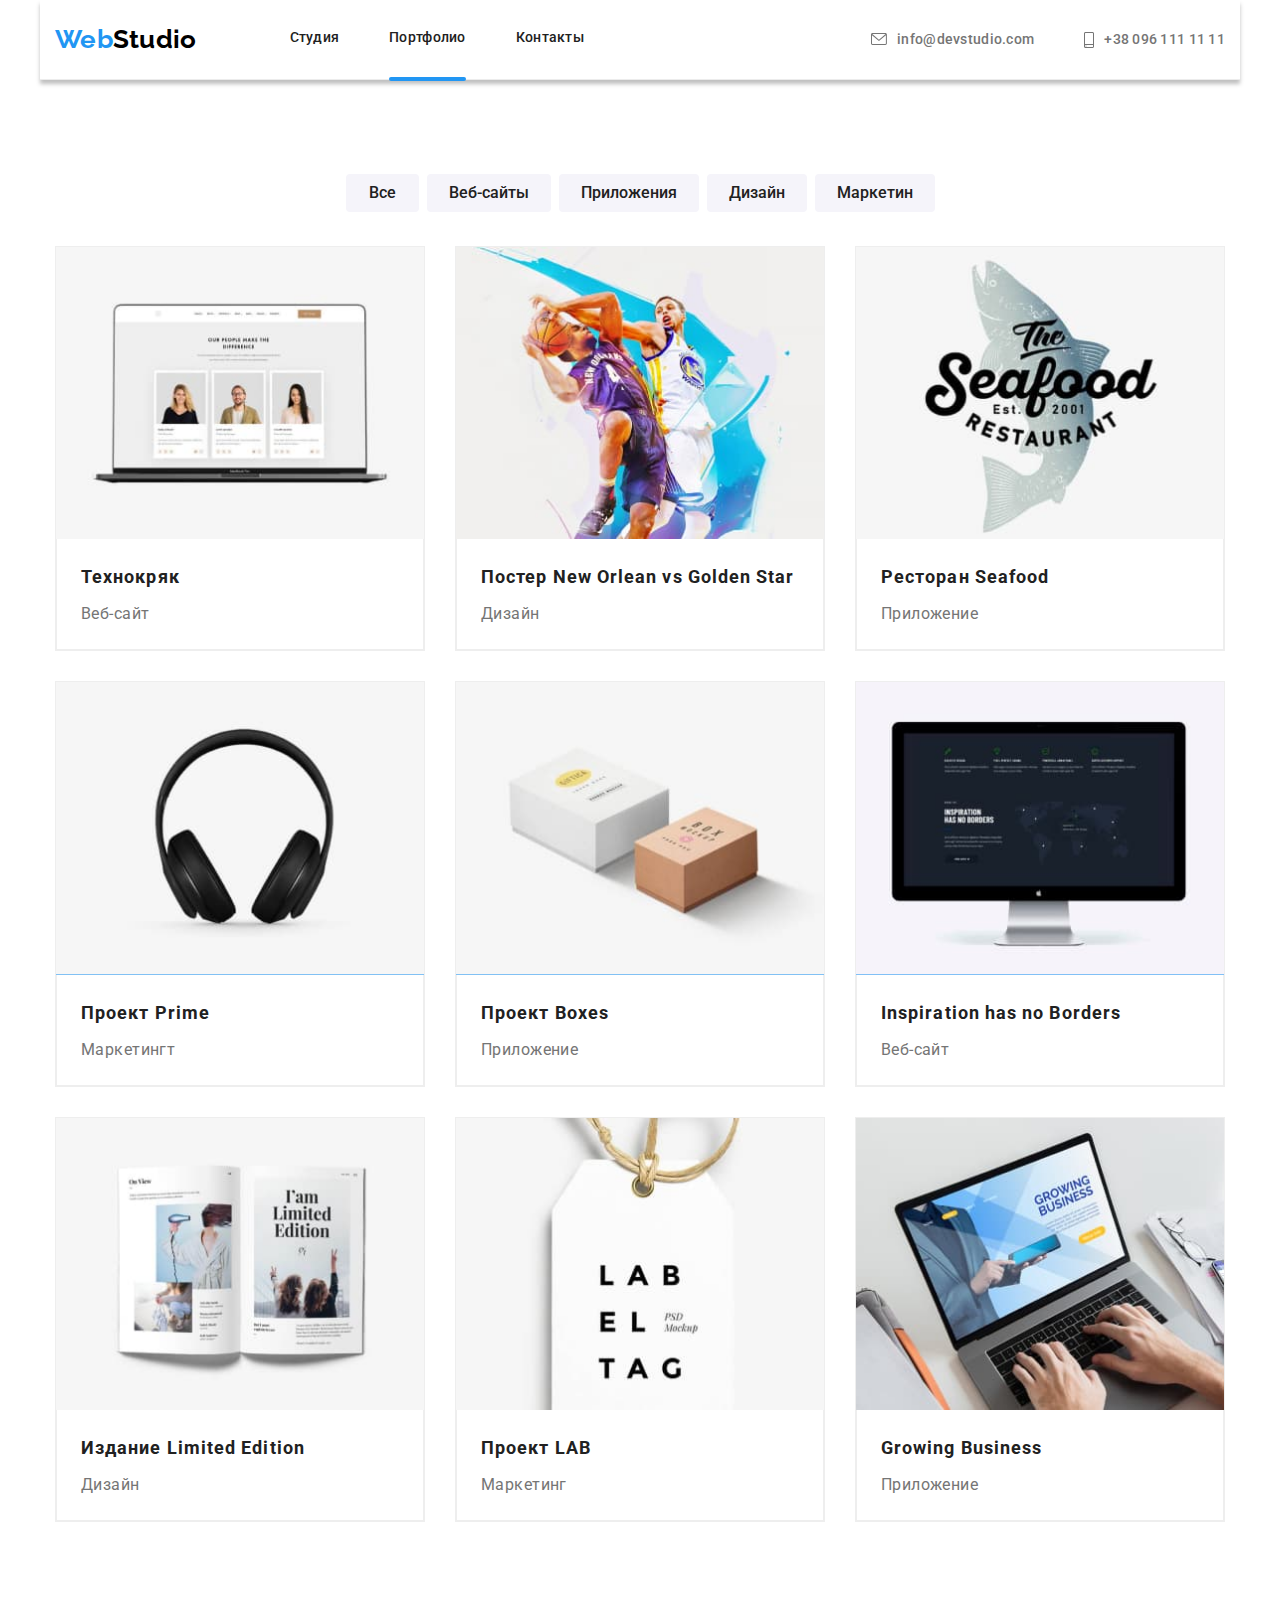
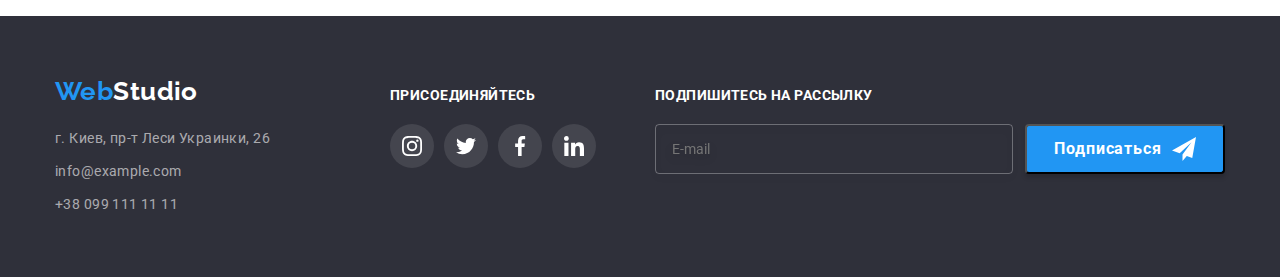
==== commit 6a64ab33: "БЭМ готовый" ====
--- a/portfolio.html
+++ b/portfolio.html
@@ -16,15 +16,15 @@
 <header class="header">
     <div class="container header__container border-shadow">
         <nav class="nav">
-            <a class="logo header__logo" href="./index.html"> <span class="header__part-logo">Web</span>Studio</a>
+            <a class="logo header__logo" href="./index.html"><span class="header__part-logo">Web</span>Studio</a>
             <ul class="list site-nav">
                 <li class="site-nav__item"><a class="link site-nav__link" href="./index.html">Студия</a></li>
                 <li class="site-nav__item"><a class="link site-nav__link curent" href="">Портфолио</a></li>
                 <li class="site-nav__item"><a class="link site-nav__link" href="">Контакты</a></li>
             </ul>
         </nav>
-        <ul class="list auth-nav contacts-list">
-            <li class="auth-nav__item contacts-item">
+        <ul class="list auth-nav">
+            <li class="auth-nav__item">
                 <a class="link auth-nav__link" href="mailto:info@devstudio.com">
                     <svg class="auth-nav__icon-mail">
                         <use href="./images/icons/symbol-defs.svg#icon-envelope"></use>
@@ -32,7 +32,7 @@
                     info@devstudio.com
                 </a>
             </li>
-            <li class="auth__item contacts-item">
+            <li class="auth-nav__item">
                 <a class="link auth-nav__link" href="tel:+380961111111">
                     <svg class="auth-nav__icon-phone">
                         <use href="./images/icons/symbol-defs.svg#icon-smartphone"></use>
@@ -49,128 +49,126 @@
         <section class="section">
             <div class="container">
                 <h1 class="visually-hidden">Навигация по странице</h1>
-                <ul class="list button-list">
-                    <li class="button-item" > <button class="button-portf" type="button">Все</button></li>
-                    <li class="button-item" > <button class="button-portf" type="button">Веб-сайты</button></li>
-                    <li class="button-item" > <button class="button-portf" type="button">Приложения</button></li>
-                    <li class="button-item" > <button class="button-portf" type="button">Дизайн</button></li>
-                    <li class="button-item" > <button class="button-portf" type="button">Маркетин</button></li>
-                </ul>
-        
-        
-            
+                <ul class="list component">
+                    <li class="component__item" > <button class="component__button" type="button">Все</button></li>
+                    <li class="component__item" > <button class="component__button" type="button">Веб-сайты</button></li>
+                    <li class="component__item" > <button class="component__button" type="button">Приложения</button></li>
+                    <li class="component__item" > <button class="component__button" type="button">Дизайн</button></li>
+                    <li class="component__item" > <button class="component__button" type="button">Маркетин</button></li>
+                </ul>        
+                   
                 <!--section portfolio line first-->
 
                 <ul class="list card">
                     
-                    <li class="card-elements" >                       
+                    <li class="card__element" >                       
                         <a class="link" href="">
                             <div class="box">
                                     <img src="./imgportfolio/line1/img1.jpg" width="370" height="294" alt="открытый веб-сайт">                                            
-                                    <p class="overlay">Технокряк это современная площадка распространения коронавируса. Компании используют эту платформу для цифрового
+                                    <p class="card__overlay">Технокряк это современная площадка распространения коронавируса. Компании используют эту платформу для цифрового
                                     шпионажа и атак на защищённые сервера конкурентов.</p>                                
                             </div>
-                            <div class="card-name">
-                                <h2 class="title-portf">Технокряк</h2>
-                                <p class="name-work">Веб-сайт</p>
-                            </div>
-                        </a>            
-                    </li>
-                    <li class="card-elements" >
+                            <div class="card__name">
+                                <h2 class="card__title">Технокряк</h2>
+                                <p class="card__text">Веб-сайт</p>
+                            </div>
+                        </a>            
+                    </li>
+                    <li class="card__element" >
                         <a class="link" href="">
                             <div class="box">                           
                                 <img src="./imgportfolio/line1/img2.jpg" width="370" height="294" alt="дизайн сайта">
-                                <p class="overlay">Lorem ipsum dolor sit amet, consectetur adipisicing elit. Ratione, minima?</p>
-                            </div>
-                            <div class="card-name">
-                                <h2 class="title-portf">Постер New Orlean vs Golden Star</h2>
-                                <p class="name-work">Дизайн</p>
+                                <p class="card__overlay">Lorem ipsum dolor sit amet, consectetur adipisicing elit. Ratione, minima?</p>
+                            </div>
+                            <div class="card__name">
+                                <h2 class="card__title">Постер New Orlean vs Golden Star</h2>
+                                <p class="card__text">Дизайн</p>
                             </div>
                             
                         </a>            
                     </li>
-                    <li class="card-elements" >
+                    <li class="card__element" >
                         <a class="link" href="">
                             <div class="box">
                                 <img src="./imgportfolio/line1/img3.jpg" width="370" height="294" alt="страница рыбного ресторана">
-                                <p class="overlay">Lorem ipsum dolor sit amet, consectetur adipisicing elit. Ratione, minima?</p>
-                            </div>
-                            <div class="card-name">
-                                <h2 class="title-portf">Ресторан Seafood</h2>
-                                <p class="name-work">Приложение</p>
+                                <p class="card__overlay">Lorem ipsum dolor sit amet, consectetur adipisicing elit. Ratione, minima?</p>
+                            </div>
+                            <div class="card__name">
+                                <h2 class="card__title">Ресторан Seafood</h2>
+                                <p class="card__text">Приложение</p>
                             </div>                           
                         </a>            
                     </li>
-                    <li class="card-elements" >
+                    <li class="card__element" >
                         <a class="link" href="">
                             <div class="box">
                                 <img src="./imgportfolio/line2/img1.jpg" width="370" height="294" alt="наушники">
-                                <p class="overlay">Lorem ipsum dolor sit amet, consectetur adipisicing elit. Ratione, minima?</p>
-                            </div>
-                            <div class="card-name">
-                                <h2 class="title-portf">Проект Prime</h2>
-                                <p class="name-work">Маркетингт</p>
-                            </div>
-                        </a>            
-                    </li>
-                    <li class="card-elements" >
+                                <p class="card__overlay">Lorem ipsum dolor sit amet, consectetur adipisicing elit. Ratione, minima?</p>
+                            </div>
+                            <div class="card__name">
+                                <h2 class="card__title">Проект Prime</h2>
+                                <p class="card__text">Маркетингт</p>
+                            </div>
+                        </a>            
+                    </li>
+                    <li class="card__element" >
                         <a class="link" href="">
                             <div class="box">
                                 <img src="./imgportfolio/line2/img2.jpg" width="370" height="294" alt="коробки">
-                                <p class="overlay">Lorem ipsum dolor sit amet, consectetur adipisicing elit. Ratione, minima?</p>
-                            </div>
-                            <div class="card-name">
-                                <h2 class="title-portf">Проект Boxes</h2>
-                                <p class="name-work">Приложение</p>
-                            </div>
-                        </a>
-                    </li>
-                    <li class="card-elements" >
+                                <p class="card__overlay">Lorem ipsum dolor sit amet, consectetur adipisicing elit. Ratione, minima?</p>
+                            </div>
+                            <div class="card__name">
+                                <h2 class="card__title">Проект Boxes</h2>
+                                <p class="card__text">Приложение</p>
+                            </div>
+                        </a>
+                    </li>
+                    <li class="card__element" >
                         <a class="link" href="">
                             <div class="box">
                                 <img src="./imgportfolio/line2/img3.jpg" width="370" height="294" alt="монитор">
-                                <p class="overlay">Lorem ipsum dolor sit amet, consectetur adipisicing elit. Ratione, minima?</p>
-                            </div>
-                            <div class="card-name">
-                                <h2 class="title-portf">Inspiration has no Borders</h2>
-                                <p class="name-work">Веб-сайт</p>
+                                <p class="card__overlay">Lorem ipsum dolor sit amet, consectetur adipisicing elit. Ratione, minima?</p>
+                            </div>
+                            <div class="card__name">
+                                <h2 class="card__title">Inspiration has no Borders</h2>
+                                <p class="card__text">Веб-сайт</p>
                             </div>
                             
                         </a>
                     </li>
-                    <li class="card-elements" >
+                    <li class="card__element" >
                         <a class="link" href="">
                             <div class="box">
                                 <img src="./imgportfolio/line3/img1.jpg" width="370" height="294" alt="открытая книга">
-                                <p class="overlay">lorem10</p>
-                            </div>
-                            <div class="card-name">
-                                <h2 class="title-portf">Издание Limited Edition</h2>
-                                <p class="name-work">Дизайн</p>
-                            </div>
-                        </a>
-                    </li>
-                    <li class="card-elements" >
+                                <p class="card__overlay">lorem10</p>
+                            </div>
+                            <div class="card__name">
+                                <h2 class="card__title">Издание Limited Edition</h2>
+                                <p class="card__text">Дизайн</p>
+                            </div>
+                        </a>
+                    </li>
+                    <li class="card__element" >
                         <a class="link" href="">
                             <div class="box">
                                 <img src="./imgportfolio/line3/img2.jpg" width="370" height="294" alt="">
-                                <p class="overlay">Lorem ipsum dolor sit, amet consectetur adipisicing elit. Consequuntur, voluptates?</p>
-                            </div>
-                            <div class="card-name">
-                                <h2 class="title-portf">Проект LAB</h2>
-                                <p class="name-work">Маркетинг</p>
-                            </div>
-                        </a>
-                    </li>
-                    <li class="card-elements" >
+                                <p class="card__overlay">Lorem ipsum dolor sit, amet consectetur adipisicing elit. Consequuntur, voluptates?</p>
+                            </div>
+                            <div class="card__name">
+                                <h2 class="card__title">Проект LAB</h2>
+                                <p class="card__text">Маркетинг</p>
+                            </div>
+                        </a>
+                    </li>
+                    <li class="card__element" >
                         <a class="link" href="">
                             <div class="box">
                                 <img src="./imgportfolio/line3/img3.jpg" width="370" height="294" alt="открытое приложение">
-                                <p class="overlay">Lorem ipsum dolor sit amet, consectetur adipisicing elit. Ratione, minima?</p>
-                            </div>
-                            <div class="card-name">
-                                <h2 class="title-portf">Growing Business</h2>
-                                <p class="name-work">Приложение</p>
+                                <p class="card__overlay">Lorem ipsum dolor sit amet, consectetur adipisicing elit. Ratione, minima?</p>
+                            </div>
+                            <div class="card__name">
+                                <h2 class="card__title">Growing Business</h2>
+                                <p class="card__text">Приложение</p>
                             </div>
                         </a>
                     </li>
@@ -180,71 +178,68 @@
 
     </main>
 
-    <footer class="footer dark-bg">
-        <div class="container footer__container">
-            <section class="footer-map calc-position">
-                <a class="logo footer__logo" href="./index.html"><span class="header__part-logo">Web</span>Studio</a>
-                <address>
-                    <ul class="list">
-                        <li class="footer__item"><a class="link footer__link"
-                                href="https://goo.gl/maps/5RGDy6cNAoZ9L324A">г. Киев, пр-т Леси Украинки, 26</a></li>
-                        <li class="footer__item"><a class="link footer__link"
-                                href="mailto:info@example.com">info@example.com</a></li>
-                        <li class="footer__item"><a class="link footer__link" href="tel:+380991111111">+38 099 111 11 11</a>
+        <footer class="footer section--dark-bg">
+            <div class="container footer__container">
+                <section class="footer-map calc-position">
+                    <a class="logo footer__logo logo--dark-bg" href="./index.html"><span
+                            class="header__part-logo">Web</span>Studio</a>
+                    <address>
+                        <ul class="list">
+                            <li class="footer__item"><a class="link footer__link"
+                                    href="https://goo.gl/maps/5RGDy6cNAoZ9L324A">г. Киев, пр-т Леси Украинки, 26</a></li>
+                            <li class="footer__item"><a class="link footer__link"
+                                    href="mailto:info@example.com">info@example.com</a></li>
+                            <li class="footer__item"><a class="link footer__link" href="tel:+380991111111">+38 099 111 11 11</a>
+                            </li>
+                        </ul>
+                    </address>
+                </section>
+                <section class="footer-social calc-position">
+                    <h2 class="footer__text">присоединяйтесь</h2>
+                    <ul class="list social-list">
+                        <li class="social-list_item">
+                            <a href="" class="social-list__link link--dark-bg" target="_ blank" rel="noopener noreferrer ">
+                                <svg class="social-list__icon icon--dark-bg ">
+                                    <use href="./images/icons/spriteopt.svg#icon-instagram"></use>
+                                </svg>
+                            </a>
+                        </li>
+                        <li class="social-list_item">
+                            <a href="" class="social-list__link link--dark-bg" target="_ blank" rel="noopener noreferrer ">
+                                <svg class="social-list__icon icon--dark-bg ">
+                                    <use href="./images/icons/spriteopt.svg#icon-twitter"></use>
+                                </svg>
+                            </a>
+                        </li>
+                        <li class="social-list_item">
+                            <a href="" class="social-list__link link--dark-bg" target="_ blank" rel="noopener noreferrer ">
+                                <svg class="social-list__icon icon--dark-bg ">
+                                    <use href="./images/icons/spriteopt.svg#icon-facebook"></use>
+                                </svg>
+                            </a>
+                        </li>
+                        <li class="social-list_item">
+                            <a href="" class="social-list__link link--dark-bg " target="_ blank" rel="noopener noreferrer ">
+                                <svg class="social-list__icon icon--dark-bg ">
+                                    <use href="./images/icons/spriteopt.svg#icon-linkedin"></use>
+                                </svg>
+                            </a>
                         </li>
                     </ul>
-                </address>
-            </section>
-            <section class="footer-social calc-position">
-                <h2 class="footer__text">присоединяйтесь</h2>
-                <ul class="list social-list">
-                    <li class="social-list_item">
-                        <a href="" class="social-list__link dark-bg__social-list__link" target="_ blank"
-                            rel="noopener noreferrer ">
-                            <svg class="social-list__icon dark-bg__social-list__icon">
-                                <use href="./images/icons/spriteopt.svg#icon-instagram"></use>
+                </section>
+                <section class="calc-position">
+                    <h2 class="footer__text">Подпишитесь на рассылку</h2>
+                    <form class="form">
+                        <input class="form__input" type="email" name="E-mail" autocomplete="on" placeholder="E-mail">
+                        <button class="form__button" type="submit">Подписаться
+                            <svg class="form__icon">
+                                <use href="./images/icons/sprite.svg#icon-icon-send"></use>
                             </svg>
-                        </a>
-                    </li>
-                    <li class="social-list_item">
-                        <a href="" class="social-list__link dark-bg__social-list__link" target="_ blank"
-                            rel="noopener noreferrer ">
-                            <svg class="social-list__icon dark-bg__social-list__icon">
-                                <use href="./images/icons/spriteopt.svg#icon-twitter"></use>
-                            </svg>
-                        </a>
-                    </li>
-                    <li class="social-list_item">
-                        <a href="" class="social-list__link dark-bg__social-list__link" target="_ blank"
-                            rel="noopener noreferrer ">
-                            <svg class="social-list__icon dark-bg__social-list__icon">
-                                <use href="./images/icons/spriteopt.svg#icon-facebook"></use>
-                            </svg>
-                        </a>
-                    </li>
-                    <li class="social-list_item">
-                        <a href="" class="social-list__link dark-bg__social-list__link" target="_ blank"
-                            rel="noopener noreferrer ">
-                            <svg class="social-list__icon dark-bg__social-list__icon">
-                                <use href="./images/icons/spriteopt.svg#icon-linkedin"></use>
-                            </svg>
-                        </a>
-                    </li>
-                </ul>
-            </section>
-            <section class="calc-position">
-                <h2 class="footer__text">Подпишитесь на рассылку</h2>
-                <form class="form">
-                    <input class="email" type="email" name="E-mail" autocomplete="on" placeholder="E-mail">
-                    <button class="tagline" type="submit">Подписаться
-                        <svg class="form-icon">
-                            <use href="./images/icons/sprite.svg#icon-icon-send"></use>
-                        </svg>
-                    </button>
-                </form>
-            </section>
-        </div>
-    </footer>
+                        </button>
+                    </form>
+                </section>
+            </div>
+        </footer>
 </body>
 
 </html>--- a/css/styles.css
+++ b/css/styles.css
@@ -135,18 +135,18 @@
   transform: translateY(32px);
 }
 
-.dark-bg {
+.section--dark-bg {
   background-color: var(--color-dark-bg);
 }
 
-.grey-bg {
+.section--grey-bg {
   max-width: 1600px;
   margin-left: auto;
   margin-right: auto;
   background-color: var(--color-grey-bg);
 }
 
-.dark-bg .logo {
+.logo--dark-bg {
   --color-logo: var(--color-main-title);
 }
 
@@ -514,16 +514,16 @@
   color: var(--color-main-title);
 }
 
-.dark-bg__social-list__link {
+.link--dark-bg {
   background-color: var(--color-iconsbg);
 }
 
-.dark-bg__social-list__icon {
+.icon--dark-bg {
   fill: var(--color-main-title);
 }
 
-.dark-bg__social-list__link:hover,
-.dark-bg__social-list__link:focus {
+.link--dark-bg:hover,
+.link--dark-bg:focus {
   background-color: var(--color-logo-linknav);
 }
 
@@ -574,6 +574,45 @@
 }
 /* pages two */
 
+.component {
+  display: flex;
+  align-items: center;
+  justify-content: center;
+  padding-bottom: 34px;
+}
+
+.component__item:not(:last-child) {
+  margin-right: 8px;
+}
+
+.component__button {
+  display: inline-block;
+  border-radius: 4px;
+  border: 0;
+  min-width: 73px;
+  padding: 6px 22px;
+
+  font-family: inherit;
+  font-weight: 500;
+  font-size: 16px;
+  line-height: 1.62;
+  text-align: center;
+  color: var(--button-portf);
+  cursor: pointer;
+  background-color: #f5f4fa;
+
+  transition-property: color, background-color, box-shadow;
+  transition-duration: 250ms;
+  transition-timing-function: cubic-bezier(0.4, 0, 0.2, 1);
+}
+
+.component__button:hover,
+.component__button:focus {
+  color: var(--color-main-title);
+  background-color: var(--color-logo-linknav);
+  box-shadow: 0px 3px 1px rgba(0, 0, 0, 0.1), 0px 1px 2px rgba(0, 0, 0, 0.08), 0px 2px 2px rgba(0, 0, 0, 0.12);
+}
+
 .card {
   display: flex;
   flex-wrap: wrap;
@@ -581,7 +620,7 @@
   margin-left: -30px;
 }
 
-.card-elements {
+.card__element {
   max-width: 370px;
   margin-top: 30px;
   margin-left: 30px;
@@ -593,8 +632,8 @@
   transition-timing-function: cubic-bezier(0.4, 0, 0.2, 1);
 }
 
-.card-elements:hover,
-.card-elements:focus {
+.card__element:hover,
+.card__element:focus {
   background-color: var(--color-main-title);
   box-shadow: 0px 1px 1px rgba(0, 0, 0, 0.12), 0px 4px 4px rgba(0, 0, 0, 0.06), 1px 4px 6px rgba(0, 0, 0, 0.16);
 }
@@ -604,7 +643,7 @@
   overflow: hidden;
 }
 
-.overlay {
+.card__overlay {
   position: absolute;
   top: 0;
   left: 0;
@@ -625,39 +664,19 @@
   transition-timing-function: cubic-bezier(0.4, 0, 0.2, 1);
 }
 
-.card-elements:hover .overlay {
+.card__element:hover .card__overlay {
   transform: translateY(0);
 }
 
-.button-portf {
-  display: inline-block;
-  border-radius: 4px;
-  border: 0;
-  min-width: 73px;
-  padding: 6px 22px;
-
-  font-family: inherit;
-  font-weight: 500;
-  font-size: 16px;
-  line-height: 1.62;
-  text-align: center;
-  color: var(--button-portf);
-  cursor: pointer;
-  background-color: #f5f4fa;
-
-  transition-property: color, background-color, box-shadow;
-  transition-duration: 250ms;
-  transition-timing-function: cubic-bezier(0.4, 0, 0.2, 1);
-}
-
-.button-portf:hover,
-.button-portf:focus {
-  color: var(--color-main-title);
-  background-color: var(--color-logo-linknav);
-  box-shadow: 0px 3px 1px rgba(0, 0, 0, 0.1), 0px 1px 2px rgba(0, 0, 0, 0.08), 0px 2px 2px rgba(0, 0, 0, 0.12);
-}
-
-.title-portf {
+.card__name {
+  border-top: 0;
+  border-right: 1px solid #eeeeee;
+  border-left: 1px solid #eeeeee;
+  border-bottom: 1px solid #eeeeee;
+  padding: 20px 24px;
+}
+
+.card__title {
   margin-bottom: 4px;
   font-weight: 700;
   font-size: 18px;
@@ -666,29 +685,10 @@
   color: var(--color-section-title);
 }
 
-.name-work {
+.card__text {
   font-size: 16px;
   line-height: 1.87;
   color: var(--color-text);
-}
-
-.card-name {
-  border-top: 0;
-  border-right: 1px solid #eeeeee;
-  border-left: 1px solid #eeeeee;
-  border-bottom: 1px solid #eeeeee;
-  padding: 20px 24px;
-}
-
-.button-list {
-  display: flex;
-  align-items: center;
-  justify-content: center;
-  padding-bottom: 34px;
-}
-
-.button-item:not(:last-child) {
-  margin-right: 8px;
 }
 
 .backdrop {
@@ -708,7 +708,6 @@
 .backdrop.is-hidden {
   opacity: 0;
   pointer-events: none;
-  /* visibility: hidden; */
 }
 
 .modal {
@@ -751,6 +750,18 @@
   outline: currentColor;
 }
 
+.modal-form {
+  display: flex;
+  flex-direction: column;
+}
+
+.modal-container {
+  position: relative;
+  display: flex;
+  flex-direction: column;
+  margin-bottom: 10px;
+}
+
 .modal__icon {
   width: 18px;
   height: 18px;
@@ -766,19 +777,7 @@
   fill: var(--color-logo-linknav);
 }
 
-.modal-form {
-  display: flex;
-  flex-direction: column;
-}
-
-.modal-container {
-  position: relative;
-  display: flex;
-  flex-direction: column;
-  margin-bottom: 10px;
-}
-
-.text-label {
+.modal-form__text {
   margin-bottom: 4px;
   font-size: 12px;
   line-height: 1.16;
@@ -786,7 +785,7 @@
   color: var(--color-text);
 }
 
-.format {
+.modal-form__input {
   padding-left: 42px;
   outline: currentColor;
   width: 448px;
@@ -799,7 +798,7 @@
   transition-timing-function: cubic-bezier(0.4, 0, 0.2, 1);
 }
 
-.icon-form {
+.modal-form__icon {
   position: absolute;
   bottom: 11px;
   left: 12px;
@@ -812,17 +811,22 @@
   transition-timing-function: cubic-bezier(0.4, 0, 0.2, 1);
 }
 
-.format:hover + .icon-form,
-.format:focus + .icon-form {
+.modal-form__icon:hover,
+.modal-form__icon:hover {
   fill: var(--color-logo-linknav);
 }
 
-.format:hover,
-.format:focus {
+.modal-form__input:hover + .modal-form__icon,
+.modal-form__input:focus + .modal-form__icon {
+  fill: var(--color-logo-linknav);
+}
+
+.modal-form__input:hover,
+.modal-form__input:focus {
   border-color: var(--color-logo-linknav);
 }
 
-.textarea {
+.modal-form__textarea {
   resize: none;
   margin-bottom: 20px;
   padding: 12px 16px;
@@ -835,28 +839,24 @@
   transition-timing-function: cubic-bezier(0.4, 0, 0.2, 1);
 }
 
-.textarea:hover,
-.textarea:focus {
+.modal-form__textarea:hover,
+.modal-form__textarea:focus {
   border-color: var(--color-logo-linknav);
 }
 
-.textarea::placeholder {
+.modal-form__textarea::placeholder {
   line-height: 1.14;
   letter-spacing: 0.01em;
   color: rgba(117, 117, 117, 0.5);
 }
 
-.contract {
+.modal-form__contract {
   display: flex;
   align-items: center;
   margin-bottom: 30px;
 }
 
-.link-contract {
-  color: var(--color-logo-linknav);
-}
-
-.checkbox {
+.modal-form__checkbox {
   position: absolute !important;
   clip: rect(1px 1px 1px 1px);
   clip: rect(1px 1px 1px 1px 1px);
@@ -867,7 +867,7 @@
   overflow: hidden;
 }
 
-.cheсk {
+.modal-form__cheсk {
   display: inline-block;
   margin-right: 7px;
   width: 16px;
@@ -876,7 +876,7 @@
   border-radius: 2px;
 }
 
-.checkbox:checked + .cheсk {
+.modal-form__checkbox:checked + .modal-form__cheсk {
   border-color: var(--color-logo-linknav);
   background-color: var(--color-logo-linknav);
   background-image: url(../images/icons/check.svg);
@@ -884,7 +884,11 @@
   background-origin: border-box;
 }
 
-.send {
+.modal-form__link {
+  color: var(--color-logo-linknav);
+}
+
+.modal-form__button {
   margin-right: auto;
   margin-left: auto;
   width: 200px;
@@ -894,7 +898,7 @@
   border-radius: 4px;
 }
 
-.send-text {
+.modal-form__text {
   display: flex;
   align-items: center;
   justify-content: center;
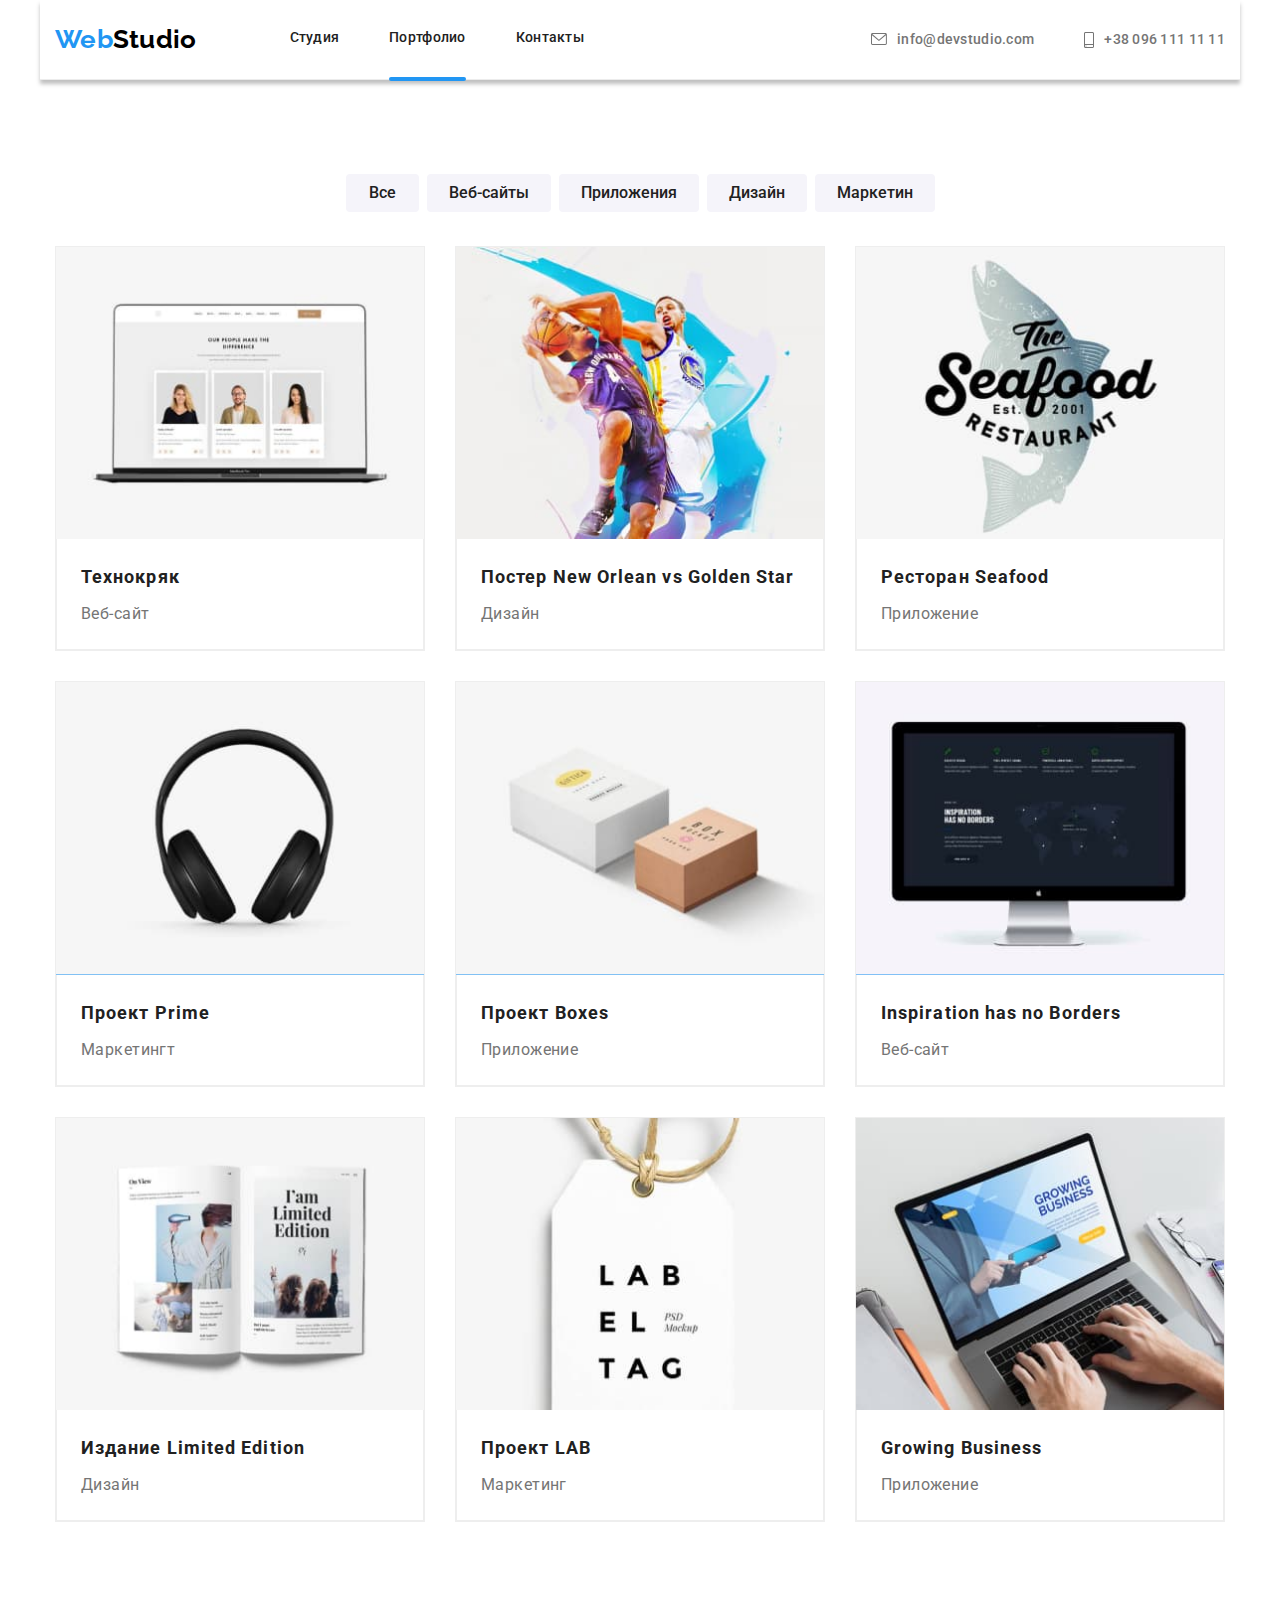
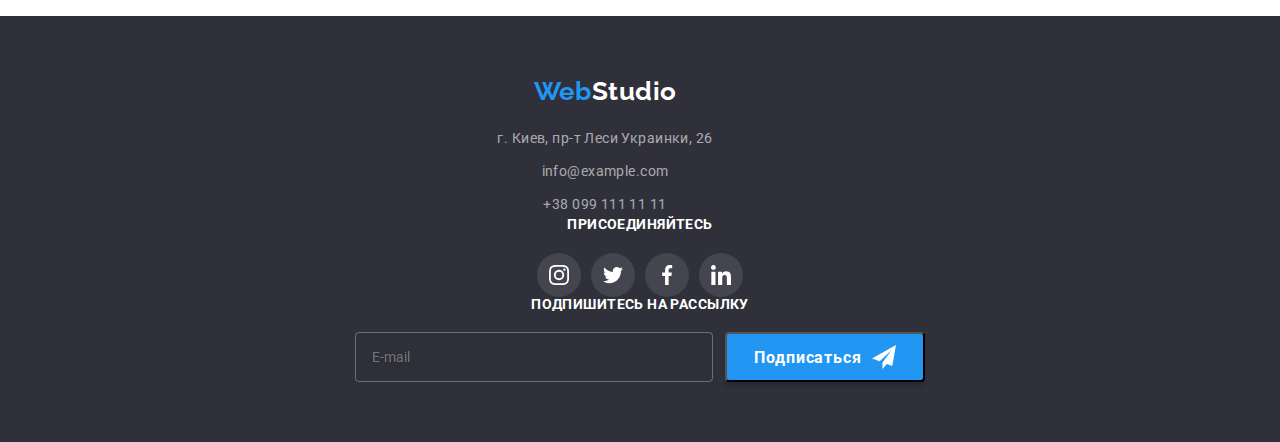
==== commit 15624fd4: "адаптивная вертска начало" ====
--- a/portfolio.html
+++ b/portfolio.html
@@ -5,6 +5,7 @@
     <meta charset="UTF-8">
     <meta http-equiv="X-UA-Compatible" content="IE=edge">
     <meta name="viewport" content="width=device-width, initial-scale=1.0">
+    <meta name="viewport" content="width=device-width, initial-scale=1.0" />
     <title>WedStudio</title>
     <link rel="preconnect" href="https://fonts.gstatic.com">
     <link href="https://fonts.googleapis.com/css2?family=Raleway:wght@700&family=Roboto:wght@400;500;900&display=swap"rel="stylesheet">
--- a/css/styles.css
+++ b/css/styles.css
@@ -1,3 +1,4 @@
+@charset "UTF-8";
 :root {
   --color-logo: #000000;
   --color-logo-linknav: #2196f3;
@@ -62,16 +63,6 @@
   overflow: hidden;
 }
 
-/* Утилиты */
-
-.container {
-  margin-left: auto;
-  margin-right: auto;
-  width: 1200px;
-  padding-left: 15px;
-  padding-right: 15px;
-}
-
 .logo {
   font-family: 'Raleway', sans-serif;
   font-weight: 700;
@@ -86,14 +77,12 @@
   padding-bottom: 15px;
   text-decoration: none;
   color: inherit;
-
   transition-property: color;
   transition-duration: 250ms;
   transition-timing-function: cubic-bezier(0.4, 0, 0.2, 1);
 }
 
-.link:hover,
-.link:focus {
+.link:hover, .link:focus {
   color: var(--color-logo-linknav);
 }
 
@@ -101,24 +90,6 @@
   list-style: none;
   padding: 0;
   margin: 0;
-}
-
-.section {
-  padding-top: 94px;
-  padding-bottom: 94px;
-}
-
-.section__title {
-  font-weight: 700;
-  font-size: 36px;
-  line-height: 1.16;
-  text-align: center;
-  margin-bottom: 50px;
-  color: var(--color-section-title);
-}
-
-.border-shadow {
-  box-shadow: 0px 4px 4px rgba(0, 0, 0, 0.25);
 }
 
 .curent {
@@ -135,115 +106,34 @@
   transform: translateY(32px);
 }
 
-.section--dark-bg {
-  background-color: var(--color-dark-bg);
-}
-
-.section--grey-bg {
-  max-width: 1600px;
+.border-shadow {
+  box-shadow: 0px 4px 4px rgba(0, 0, 0, 0.25);
+}
+
+.container {
+  width: 100%;
+  padding-left: 15px;
+  padding-right: 15px;
   margin-left: auto;
   margin-right: auto;
-  background-color: var(--color-grey-bg);
-}
-
-.logo--dark-bg {
-  --color-logo: var(--color-main-title);
-}
-
-.header {
-  font-weight: 500;
-  font-size: 14px;
-  line-height: 1.14;
-  letter-spacing: 0.02em;
-  color: var(--color-section-title);
-}
-
-.header__container {
-  display: flex;
-  border-bottom: 1px solid #ececec;
-  align-items: center;
-  justify-content: space-between;
-  height: 80px;
-}
-
-.nav {
-  display: flex;
-  align-items: center;
-}
-
-.header__logo {
-  margin-right: 93px;
-}
-
-.header__part-logo {
-  color: var(--color-logo-linknav);
-}
-
-.site-nav {
-  display: flex;
-}
-
-.site-nav__item:not(:last-child) {
-  margin-right: 50px;
-}
-
-.site-nav__link {
-  display: block;
-  color: var(--color-section-title);
-}
-
-.auth-nav {
-  display: flex;
-  margin-left: auto;
-}
-
-.auth-nav__item:not(:last-child) {
-  margin-right: 50px;
-}
-
-.auth-nav__link {
-  display: flex;
-  align-items: center;
-  justify-content: center;
-  color: var(--color-text);
-}
-
-.auth-nav__icon-mail {
-  width: 16px;
-  height: 12px;
-  margin-right: 10px;
-  fill: currentColor;
-}
-
-.auth-nav__icon-phone {
-  width: 10px;
-  height: 16px;
-  margin-right: 10px;
-  fill: currentColor;
-}
-
-.hero {
-  max-width: 1600px;
-  padding-top: 200px;
-  padding-bottom: 200px;
-  margin-left: auto;
-  margin-right: auto;
-  background-image: linear-gradient(to right, rgba(47, 48, 58, 0.4), rgba(47, 48, 58, 0.4)), url(../images/titlefon.jpg);
-}
-
-.hero__title {
-  margin-left: auto;
-  margin-right: auto;
-  margin-bottom: 30px;
-
-  text-align: center;
-  font-weight: 900;
-  font-size: 44px;
-  line-height: 1.36;
-  letter-spacing: 0.06em;
-  text-transform: uppercase;
-  color: var(--color-main-title);
-  width: calc(100% / 12 * 7);
+}
+
+@media screen and (min-width: 480px) {
+  .container {
+    max-width: 480px;
+  }
+}
+
+@media screen and (min-width: 768px) {
+  .container {
+    max-width: 768px;
+  }
+}
+
+@media screen and (min-width: 1200px) {
+  .container {
+    max-width: 1200px;
+  }
 }
 
 .hero__button {
@@ -254,7 +144,6 @@
   border: 1px solid transparent;
   border-radius: 4px;
   padding: 10px 32px;
-
   font-family: inherit;
   font-weight: 700;
   font-size: 16px;
@@ -266,17 +155,476 @@
   text-align: center;
 }
 
+.form__button {
+  display: flex;
+  align-items: center;
+  justify-content: center;
+  font-weight: 700;
+  font-size: 16px;
+  line-height: 1.87;
+  letter-spacing: 0.06em;
+  margin-left: 12px;
+  width: 200px;
+  height: 50px;
+  color: var(--color-main-title);
+  background-color: #2196f3;
+  box-shadow: 0px 4px 4px rgba(0, 0, 0, 0.15);
+  border-radius: 4px;
+}
+
+.component__button {
+  display: inline-block;
+  border-radius: 4px;
+  border: 0;
+  min-width: 73px;
+  padding: 6px 22px;
+  font-family: inherit;
+  font-weight: 500;
+  font-size: 16px;
+  line-height: 1.62;
+  text-align: center;
+  color: var(--button-portf);
+  cursor: pointer;
+  background-color: #f5f4fa;
+  transition-property: color, background-color, box-shadow;
+  transition-duration: 250ms;
+  transition-timing-function: cubic-bezier(0.4, 0, 0.2, 1);
+}
+
+.component__button:hover, .component__button:focus {
+  color: var(--color-main-title);
+  background-color: var(--color-logo-linknav);
+  box-shadow: 0px 3px 1px rgba(0, 0, 0, 0.1), 0px 1px 2px rgba(0, 0, 0, 0.08), 0px 2px 2px rgba(0, 0, 0, 0.12);
+}
+
+.modal__button {
+  position: absolute;
+  top: 8px;
+  right: 8px;
+  width: 30px;
+  height: 30px;
+  background-color: var(--color-main-title);
+  border: 1px solid rgba(0, 0, 0, 0.1);
+  border-radius: 50%;
+  outline: currentColor;
+}
+
+.modal__button:hover .modal__icon,
+.modal__button:focus .modal__icon {
+  fill: var(--color-logo-linknav);
+}
+
+.modal-form__button {
+  margin-right: auto;
+  margin-left: auto;
+  width: 200px;
+  height: 50px;
+  background-color: #188ce8;
+  box-shadow: 0px 4px 4px rgba(0, 0, 0, 0.15);
+  border-radius: 4px;
+}
+
+.site-nav {
+  display: flex;
+}
+
+.site-nav__item:not(:last-child) {
+  margin-right: 50px;
+}
+
+.site-nav__link {
+  display: block;
+  color: var(--color-section-title);
+}
+
+.social-list {
+  display: inline-flex;
+}
+
+.social-list_item:not(:last-child) {
+  margin-right: 10px;
+}
+
+.social-list__link {
+  display: flex;
+  align-items: center;
+  justify-content: center;
+  width: 44px;
+  height: 44px;
+  border-radius: 50%;
+  background-color: var(--color-main-title);
+  transition-property: background-color;
+  transition-duration: 250ms;
+  transition-timing-function: cubic-bezier(0.4, 0, 0.2, 1);
+}
+
+.social-list__link:hover, .social-list__link:focus {
+  background-color: var(--color-logo-linknav);
+}
+
+.social-list__icon {
+  width: 20px;
+  height: 20px;
+  fill: var(--color-icons);
+  transition-property: fill;
+  transition-duration: 250ms;
+  transition-timing-function: cubic-bezier(0.4, 0, 0.2, 1);
+}
+
+.social-list__link:hover .social-list__icon,
+.social-list__link:focus .social-list__icon {
+  fill: var(--color-main-title);
+}
+
+.logo--dark-bg {
+  --color-logo: var(--color-main-title);
+}
+
+.header__logo {
+  margin-right: 93px;
+}
+
+.header__part-logo {
+  color: var(--color-logo-linknav);
+}
+
+.footer__logo {
+  display: inline-block;
+  margin-bottom: 20px;
+}
+
+.form {
+  display: inline-flex;
+}
+
+.form__input {
+  width: 358px;
+  height: 50px;
+  padding-left: 16px;
+  border: 1px solid rgba(255, 255, 255, 0.3);
+  filter: drop-shadow(0px 4px 4px rgba(0, 0, 0, 0.15));
+  border-radius: 4px;
+  background-color: transparent;
+  color: var(--color-main-title);
+}
+
+.form__icon {
+  margin-left: 10px;
+  width: 24px;
+  height: 24px;
+  fill: var(--color-main-title);
+}
+
+.backdrop {
+  position: fixed;
+  top: 0;
+  left: 0;
+  width: 100%;
+  height: 100%;
+  background-color: rgba(0, 0, 0, 0.2);
+  opacity: 1;
+  transition-property: opacity;
+  transition-duration: 250ms;
+  transition-timing-function: cubic-bezier(0.4, 0, 0.2, 1);
+}
+
+.backdrop.is-hidden {
+  opacity: 0;
+  pointer-events: none;
+}
+
+.modal {
+  position: absolute;
+  top: 50%;
+  left: 50%;
+  transform: translate(-50%, -50%);
+  min-width: 528px;
+  min-height: 581px;
+  padding: 40px;
+  background-color: var(--color-main-title);
+  box-shadow: 0px 1px 3px rgba(0, 0, 0, 0.12), 0px 1px 1px rgba(0, 0, 0, 0.14), 0px 2px 1px rgba(0, 0, 0, 0.2);
+  border-radius: 4px;
+}
+
+.modal__text {
+  display: block;
+  margin-bottom: 12px;
+  font-weight: 700;
+  font-size: 20px;
+  line-height: 1.15;
+  text-align: center;
+  color: var(--color-section-title);
+}
+
+.modal-container {
+  position: relative;
+  display: flex;
+  flex-direction: column;
+  margin-bottom: 10px;
+}
+
+.modal__icon {
+  width: 18px;
+  height: 18px;
+  fill: var(--color-logo);
+  transition-property: fill;
+  transition-duration: 250ms;
+  transition-timing-function: cubic-bezier(0.4, 0, 0.2, 1);
+}
+
+.modal-form {
+  display: flex;
+  flex-direction: column;
+}
+
+.modal-form__text {
+  margin-bottom: 4px;
+  font-size: 12px;
+  line-height: 1.16;
+  letter-spacing: 0.01em;
+  color: var(--color-text);
+}
+
+.modal-form__input {
+  padding-left: 42px;
+  outline: currentColor;
+  width: 448px;
+  height: 40px;
+  border: 1px solid rgba(33, 33, 33, 0.2);
+  border-radius: 4px;
+  transition-property: border-color;
+  transition-duration: 250ms;
+  transition-timing-function: cubic-bezier(0.4, 0, 0.2, 1);
+}
+
+.modal-form__input:hover, .modal-form__input:focus {
+  border-color: var(--color-logo-linknav);
+}
+
+.modal-form__icon {
+  position: absolute;
+  bottom: 11px;
+  left: 12px;
+  width: 18px;
+  height: 18px;
+  fill: var(--color-section-title);
+  transition-property: fill;
+  transition-duration: 250ms;
+  transition-timing-function: cubic-bezier(0.4, 0, 0.2, 1);
+}
+
+.modal-form__icon:hover, .modal-form__icon:hover {
+  fill: var(--color-logo-linknav);
+}
+
+.modal-form__input:hover + .modal-form__icon,
+.modal-form__input:focus + .modal-form__icon {
+  fill: var(--color-logo-linknav);
+}
+
+.modal-form__textarea {
+  resize: none;
+  margin-bottom: 20px;
+  padding: 12px 16px;
+  border: 1px solid rgba(33, 33, 33, 0.2);
+  border-radius: 4px;
+  outline: currentColor;
+  transition-property: border-color;
+  transition-duration: 250ms;
+  transition-timing-function: cubic-bezier(0.4, 0, 0.2, 1);
+}
+
+.modal-form__textarea:hover, .modal-form__textarea:focus {
+  border-color: var(--color-logo-linknav);
+}
+
+.modal-form__textarea::placeholder {
+  line-height: 1.14;
+  letter-spacing: 0.01em;
+  color: rgba(117, 117, 117, 0.5);
+}
+
+.modal-form__contract {
+  display: flex;
+  align-items: center;
+  margin-bottom: 30px;
+}
+
+.modal-form__checkbox {
+  position: absolute !important;
+  clip: rect(1px 1px 1px 1px);
+  clip: rect(1px 1px 1px 1px 1px);
+  padding: 0 !important;
+  border: 0 !important;
+  height: 1px !important;
+  width: 1px !important;
+  overflow: hidden;
+}
+
+.modal-form__cheсk {
+  display: inline-block;
+  margin-right: 7px;
+  width: 16px;
+  height: 15px;
+  border: 1px solid var(--color-section-title);
+  border-radius: 2px;
+}
+
+.modal-form__checkbox:checked + .modal-form__cheсk {
+  border-color: var(--color-logo-linknav);
+  background-color: var(--color-logo-linknav);
+  background-image: url(../images/icons/check.svg);
+  background-size: contain;
+  background-origin: border-box;
+}
+
+.modal-form__link {
+  color: var(--color-logo-linknav);
+}
+
+.modal-form__text {
+  display: flex;
+  align-items: center;
+  justify-content: center;
+  font-weight: 700;
+  font-size: 16px;
+  line-height: 1.87;
+  letter-spacing: 0.06em;
+  color: var(--color-main-title);
+}
+
+.nav {
+  display: flex;
+  align-items: center;
+}
+
+.auth-nav {
+  display: flex;
+  margin-left: auto;
+}
+
+.auth-nav__item:not(:last-child) {
+  margin-right: 50px;
+}
+
+.auth-nav__link {
+  display: flex;
+  align-items: center;
+  justify-content: center;
+  color: var(--color-text);
+}
+
+.auth-nav__icon-mail {
+  width: 16px;
+  height: 12px;
+  margin-right: 10px;
+  fill: currentColor;
+}
+
+.auth-nav__icon-phone {
+  width: 10px;
+  height: 16px;
+  margin-right: 10px;
+  fill: currentColor;
+}
+
+.section {
+  padding-top: 60px;
+  padding-bottom: 60px;
+}
+
+@media screen and (min-width: 1200px) {
+  .section {
+    padding-top: 94px;
+    padding-bottom: 94px;
+  }
+}
+
+.section__title {
+  font-weight: 700;
+  font-size: 36px;
+  line-height: 1.16;
+  text-align: center;
+  margin-bottom: 50px;
+  color: var(--color-section-title);
+}
+
+.section--dark-bg {
+  width: 100%;
+  background-color: var(--color-dark-bg);
+}
+
+.section--grey-bg {
+  width: 100%;
+  margin-left: auto;
+  margin-right: auto;
+  background-color: var(--color-grey-bg);
+}
+
+.header {
+  font-weight: 500;
+  font-size: 14px;
+  line-height: 1.14;
+  letter-spacing: 0.02em;
+  color: var(--color-section-title);
+}
+
+.header__container {
+  display: flex;
+  border-bottom: 1px solid #ececec;
+  align-items: center;
+  justify-content: space-between;
+  height: 80px;
+}
+
+.hero {
+  max-width: 1200px;
+  padding-top: 200px;
+  padding-bottom: 200px;
+  margin-left: auto;
+  margin-right: auto;
+  background-image: linear-gradient(to right, rgba(47, 48, 58, 0.4), rgba(47, 48, 58, 0.4)), url(../images/titlefon.jpg);
+}
+
+.hero__title {
+  margin-left: auto;
+  margin-right: auto;
+  margin-bottom: 30px;
+  text-align: center;
+  font-weight: 900;
+  font-size: 44px;
+  line-height: 1.36;
+  letter-spacing: 0.06em;
+  text-transform: uppercase;
+  color: var(--color-main-title);
+  width: calc(100% / 12 * 7);
+}
+
 .description {
   display: flex;
+  flex-wrap: wrap;
+  margin-top: -30px;
+  margin-left: -30px;
 }
 
 .description__item {
   width: 270px;
   margin-bottom: 0;
-}
-
-.description__item:not(:last-child) {
-  margin-right: 30px;
+  margin-top: 30px;
+  margin-left: 30px;
+  flex-basis: calc((100% - 1 * 30px) / 1);
+}
+
+@media screen and (min-width: 768px) {
+  .description__item {
+    flex-basis: calc((100% - 2 * 30px) / 2);
+  }
+}
+
+@media screen and (min-width: 1200px) {
+  .description__item {
+    flex-basis: calc((100% - 4 * 30px) / 4);
+  }
 }
 
 .description__item::before {
@@ -314,8 +662,21 @@
   color: var(--color-section-title);
 }
 
+@media screen and (min-width: 480px) and (max-width: 768px) {
+  .description__title {
+    text-align: center;
+  }
+}
+
 .work {
+  display: none;
   padding-top: 0;
+}
+
+@media screen and (min-width: 1200px) {
+  .work {
+    display: block;
+  }
 }
 
 .image {
@@ -360,12 +721,24 @@
 .team__item {
   margin-top: 30px;
   margin-left: 30px;
-  max-width: 270px;
-  flex-basis: calc((100% - 4 * 30px) / 4);
+  flex-basis: calc((100% - 1 * 30px) / 1);
+  max-width: 450px;
   text-align: center;
   background-color: var(--color-main-title);
   box-shadow: 0px 1px 3px rgba(0, 0, 0, 0.12), 0px 1px 1px rgba(0, 0, 0, 0.14), 0px 2px 1px rgba(0, 0, 0, 0.2);
   border-radius: 0px 0px 4px 4px;
+}
+
+@media screen and (min-width: 768px) {
+  .team__item {
+    flex-basis: calc((100% - 2 * 30px) / 2);
+  }
+}
+
+@media screen and (min-width: 1200px) {
+  .team__item {
+    flex-basis: calc((100% - 4 * 30px) / 4);
+  }
 }
 
 .our-team {
@@ -387,79 +760,50 @@
   text-align: center;
 }
 
-.social-list {
-  display: inline-flex;
-}
-
-.social-list_item:not(:last-child) {
-  margin-right: 10px;
-}
-
-.social-list__link {
+.client-list {
+  display: flex;
+  flex-wrap: wrap;
+  margin-top: -30px;
+  margin-left: -30px;
+}
+
+.client-list__item {
+  margin-top: 30px;
+  margin-left: 30px;
+  flex-basis: calc((100% - 2 * 30px) / 2);
+}
+
+@media screen and (min-width: 768px) {
+  .client-list__item {
+    flex-basis: calc((100% - 3 * 30px) / 3);
+  }
+}
+
+@media screen and (min-width: 1200px) {
+  .client-list__item {
+    flex-basis: calc((100% - 6 * 30px) / 6);
+  }
+}
+
+.client-list__link {
   display: flex;
   align-items: center;
   justify-content: center;
-  width: 44px;
-  height: 44px;
-  border-radius: 50%;
-  background-color: var(--color-main-title);
-
-  transition-property: background-color;
-  transition-duration: 250ms;
-  transition-timing-function: cubic-bezier(0.4, 0, 0.2, 1);
-}
-
-.social-list__link:hover,
-.social-list__link:focus {
-  background-color: var(--color-logo-linknav);
-}
-
-.social-list__icon {
-  width: 20px;
-  height: 20px;
-  fill: var(--color-icons);
-
-  transition-property: fill;
-  transition-duration: 250ms;
-  transition-timing-function: cubic-bezier(0.4, 0, 0.2, 1);
-}
-
-.social-list__link:hover .social-list__icon,
-.social-list__link:focus .social-list__icon {
-  fill: var(--color-main-title);
-}
-
-.client-list {
-  display: inline-flex;
-}
-
-.client-list__item:not(:last-child) {
-  margin-right: 30px;
-}
-
-.client-list__link {
-  display: flex;
-  align-items: center;
-  justify-content: center;
-
-  width: 170px;
+  width: 100%;
   height: 90px;
   border: 1px solid #afb1b8;
   border-radius: 4px;
-
   transition-property: border-color;
   transition-duration: 250ms;
   transition-timing-function: cubic-bezier(0.4, 0, 0.2, 1);
 }
 
-.client-list__link:hover,
-.client-list__link:focus {
+.client-list__link:hover, .client-list__link:focus {
   border-color: var(--color-logo-linknav);
 }
 
 .client-list__icon {
   fill: var(--color-icons);
-
   transition-property: fill;
   transition-duration: 250ms;
   transition-timing-function: cubic-bezier(0.4, 0, 0.2, 1);
@@ -485,11 +829,6 @@
 
 .calc-position:last-child {
   flex-basis: calc(50% - 15px);
-}
-
-.footer__logo {
-  display: inline-block;
-  margin-bottom: 20px;
 }
 
 .footer__item:not(:last-child) {
@@ -518,61 +857,25 @@
   background-color: var(--color-iconsbg);
 }
 
+.link--dark-bg:hover, .link--dark-bg:focus {
+  background-color: var(--color-logo-linknav);
+}
+
 .icon--dark-bg {
   fill: var(--color-main-title);
 }
 
-.link--dark-bg:hover,
-.link--dark-bg:focus {
-  background-color: var(--color-logo-linknav);
-}
-
 .footer__container {
-  display: flex;
-  align-items: baseline;
-}
-
-.form {
-  display: inline-flex;
-}
-
-.form__input {
-  width: 358px;
-  height: 50px;
-  padding-left: 16px;
-  border: 1px solid rgba(255, 255, 255, 0.3);
-  filter: drop-shadow(0px 4px 4px rgba(0, 0, 0, 0.15));
-  border-radius: 4px;
-  background-color: transparent;
-  color: var(--color-main-title);
-}
-
-.form__button {
-  display: flex;
-  align-items: center;
-  justify-content: center;
-
-  font-weight: 700;
-  font-size: 16px;
-  line-height: 1.87;
-  letter-spacing: 0.06em;
-
-  margin-left: 12px;
-  width: 200px;
-  height: 50px;
-  color: var(--color-main-title);
-  background-color: #2196f3;
-  box-shadow: 0px 4px 4px rgba(0, 0, 0, 0.15);
-  border-radius: 4px;
-}
-
-.form__icon {
-  margin-left: 10px;
-  width: 24px;
-  height: 24px;
-  fill: var(--color-main-title);
-}
-/* pages two */
+  display: block;
+  text-align: center;
+}
+
+@media screen and (min-width: 768px) and (max-width: 1200px) {
+  .footer__container {
+    display: flex;
+    align-items: baseline;
+  }
+}
 
 .component {
   display: flex;
@@ -583,34 +886,6 @@
 
 .component__item:not(:last-child) {
   margin-right: 8px;
-}
-
-.component__button {
-  display: inline-block;
-  border-radius: 4px;
-  border: 0;
-  min-width: 73px;
-  padding: 6px 22px;
-
-  font-family: inherit;
-  font-weight: 500;
-  font-size: 16px;
-  line-height: 1.62;
-  text-align: center;
-  color: var(--button-portf);
-  cursor: pointer;
-  background-color: #f5f4fa;
-
-  transition-property: color, background-color, box-shadow;
-  transition-duration: 250ms;
-  transition-timing-function: cubic-bezier(0.4, 0, 0.2, 1);
-}
-
-.component__button:hover,
-.component__button:focus {
-  color: var(--color-main-title);
-  background-color: var(--color-logo-linknav);
-  box-shadow: 0px 3px 1px rgba(0, 0, 0, 0.1), 0px 1px 2px rgba(0, 0, 0, 0.08), 0px 2px 2px rgba(0, 0, 0, 0.12);
 }
 
 .card {
@@ -626,14 +901,12 @@
   margin-left: 30px;
   flex-basis: calc((100% - 3 * 30px) / 3);
   border: 1px solid #eeeeee;
-
   transition-property: background-color, box-shadow;
   transition-duration: 250ms;
   transition-timing-function: cubic-bezier(0.4, 0, 0.2, 1);
 }
 
-.card__element:hover,
-.card__element:focus {
+.card__element:hover, .card__element:focus {
   background-color: var(--color-main-title);
   box-shadow: 0px 1px 1px rgba(0, 0, 0, 0.12), 0px 4px 4px rgba(0, 0, 0, 0.06), 1px 4px 6px rgba(0, 0, 0, 0.16);
 }
@@ -652,13 +925,11 @@
   background-color: rgba(33, 150, 243, 0.9);
   transform: translateY(100%);
   transition: 250ms ease;
-
   margin: 0;
   padding: 63px 24px;
   font-size: 18px;
   line-height: 1.56;
   color: var(--color-main-title);
-
   transition-property: transform;
   transition-duration: 250ms;
   transition-timing-function: cubic-bezier(0.4, 0, 0.2, 1);
@@ -690,221 +961,4 @@
   line-height: 1.87;
   color: var(--color-text);
 }
-
-.backdrop {
-  position: fixed;
-  top: 0;
-  left: 0;
-  width: 100%;
-  height: 100%;
-  background-color: rgba(0, 0, 0, 0.2);
-
-  opacity: 1;
-  transition-property: opacity;
-  transition-duration: 250ms;
-  transition-timing-function: cubic-bezier(0.4, 0, 0.2, 1);
-}
-
-.backdrop.is-hidden {
-  opacity: 0;
-  pointer-events: none;
-}
-
-.modal {
-  position: absolute;
-  top: 50%;
-  left: 50%;
-  transform: translate(-50%, -50%);
-
-  min-width: 528px;
-  min-height: 581px;
-  padding: 40px;
-
-  background-color: var(--color-main-title);
-  box-shadow: 0px 1px 3px rgba(0, 0, 0, 0.12), 0px 1px 1px rgba(0, 0, 0, 0.14), 0px 2px 1px rgba(0, 0, 0, 0.2);
-  border-radius: 4px;
-}
-
-.modal__text {
-  display: block;
-  margin-bottom: 12px;
-
-  font-weight: 700;
-  font-size: 20px;
-  line-height: 1.15;
-  text-align: center;
-  color: var(--color-section-title);
-}
-
-.modal__button {
-  position: absolute;
-  top: 8px;
-  right: 8px;
-
-  width: 30px;
-  height: 30px;
-
-  background-color: var(--color-main-title);
-  border: 1px solid rgba(0, 0, 0, 0.1);
-  border-radius: 50%;
-  outline: currentColor;
-}
-
-.modal-form {
-  display: flex;
-  flex-direction: column;
-}
-
-.modal-container {
-  position: relative;
-  display: flex;
-  flex-direction: column;
-  margin-bottom: 10px;
-}
-
-.modal__icon {
-  width: 18px;
-  height: 18px;
-  fill: var(--color-logo);
-
-  transition-property: fill;
-  transition-duration: 250ms;
-  transition-timing-function: cubic-bezier(0.4, 0, 0.2, 1);
-}
-
-.modal__button:hover .modal__icon,
-.modal__button:focus .modal__icon {
-  fill: var(--color-logo-linknav);
-}
-
-.modal-form__text {
-  margin-bottom: 4px;
-  font-size: 12px;
-  line-height: 1.16;
-  letter-spacing: 0.01em;
-  color: var(--color-text);
-}
-
-.modal-form__input {
-  padding-left: 42px;
-  outline: currentColor;
-  width: 448px;
-  height: 40px;
-  border: 1px solid rgba(33, 33, 33, 0.2);
-  border-radius: 4px;
-
-  transition-property: border-color;
-  transition-duration: 250ms;
-  transition-timing-function: cubic-bezier(0.4, 0, 0.2, 1);
-}
-
-.modal-form__icon {
-  position: absolute;
-  bottom: 11px;
-  left: 12px;
-  width: 18px;
-  height: 18px;
-  fill: var(--color-section-title);
-
-  transition-property: fill;
-  transition-duration: 250ms;
-  transition-timing-function: cubic-bezier(0.4, 0, 0.2, 1);
-}
-
-.modal-form__icon:hover,
-.modal-form__icon:hover {
-  fill: var(--color-logo-linknav);
-}
-
-.modal-form__input:hover + .modal-form__icon,
-.modal-form__input:focus + .modal-form__icon {
-  fill: var(--color-logo-linknav);
-}
-
-.modal-form__input:hover,
-.modal-form__input:focus {
-  border-color: var(--color-logo-linknav);
-}
-
-.modal-form__textarea {
-  resize: none;
-  margin-bottom: 20px;
-  padding: 12px 16px;
-  border: 1px solid rgba(33, 33, 33, 0.2);
-  border-radius: 4px;
-  outline: currentColor;
-
-  transition-property: border-color;
-  transition-duration: 250ms;
-  transition-timing-function: cubic-bezier(0.4, 0, 0.2, 1);
-}
-
-.modal-form__textarea:hover,
-.modal-form__textarea:focus {
-  border-color: var(--color-logo-linknav);
-}
-
-.modal-form__textarea::placeholder {
-  line-height: 1.14;
-  letter-spacing: 0.01em;
-  color: rgba(117, 117, 117, 0.5);
-}
-
-.modal-form__contract {
-  display: flex;
-  align-items: center;
-  margin-bottom: 30px;
-}
-
-.modal-form__checkbox {
-  position: absolute !important;
-  clip: rect(1px 1px 1px 1px);
-  clip: rect(1px 1px 1px 1px 1px);
-  padding: 0 !important;
-  border: 0 !important;
-  height: 1px !important;
-  width: 1px !important;
-  overflow: hidden;
-}
-
-.modal-form__cheсk {
-  display: inline-block;
-  margin-right: 7px;
-  width: 16px;
-  height: 15px;
-  border: 1px solid var(--color-section-title);
-  border-radius: 2px;
-}
-
-.modal-form__checkbox:checked + .modal-form__cheсk {
-  border-color: var(--color-logo-linknav);
-  background-color: var(--color-logo-linknav);
-  background-image: url(../images/icons/check.svg);
-  background-size: contain;
-  background-origin: border-box;
-}
-
-.modal-form__link {
-  color: var(--color-logo-linknav);
-}
-
-.modal-form__button {
-  margin-right: auto;
-  margin-left: auto;
-  width: 200px;
-  height: 50px;
-  background-color: #188ce8;
-  box-shadow: 0px 4px 4px rgba(0, 0, 0, 0.15);
-  border-radius: 4px;
-}
-
-.modal-form__text {
-  display: flex;
-  align-items: center;
-  justify-content: center;
-  font-weight: 700;
-  font-size: 16px;
-  line-height: 1.87;
-  letter-spacing: 0.06em;
-  color: var(--color-main-title);
-}
+/*# sourceMappingURL=styles.css.map */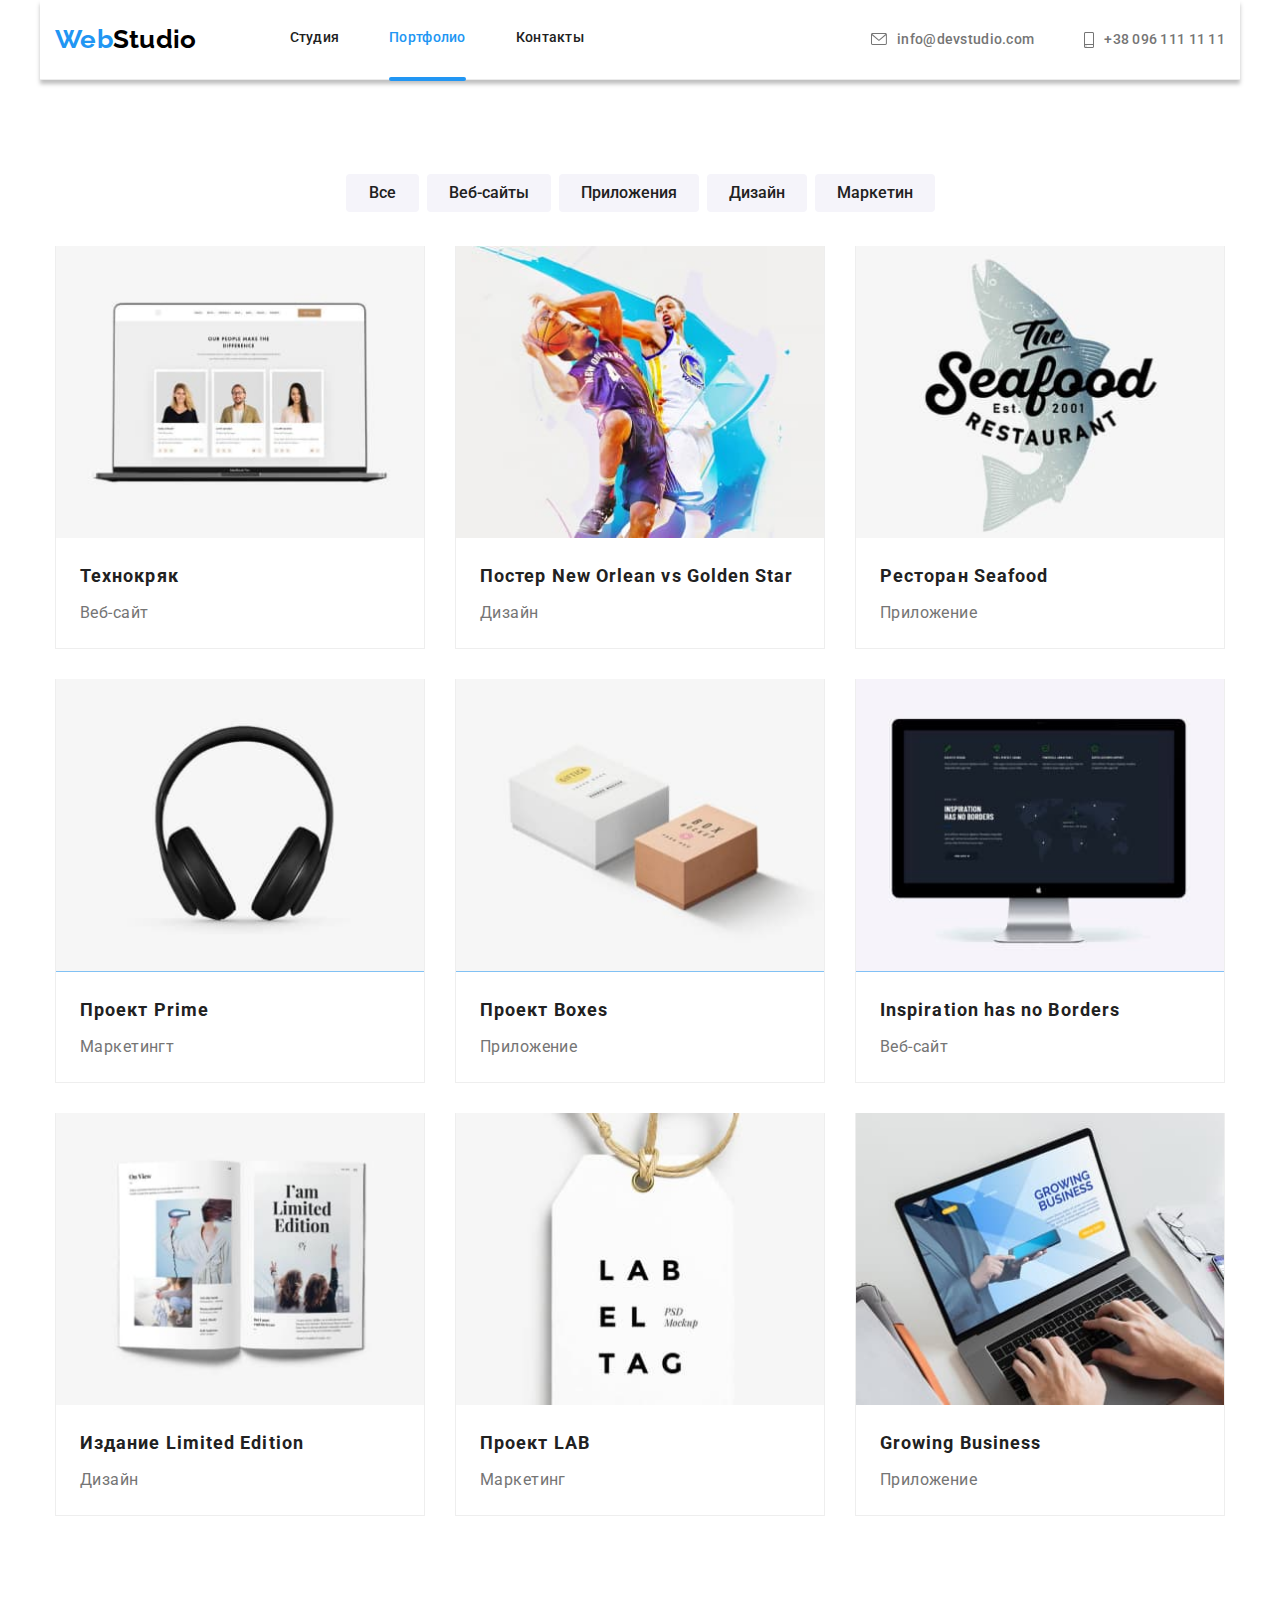
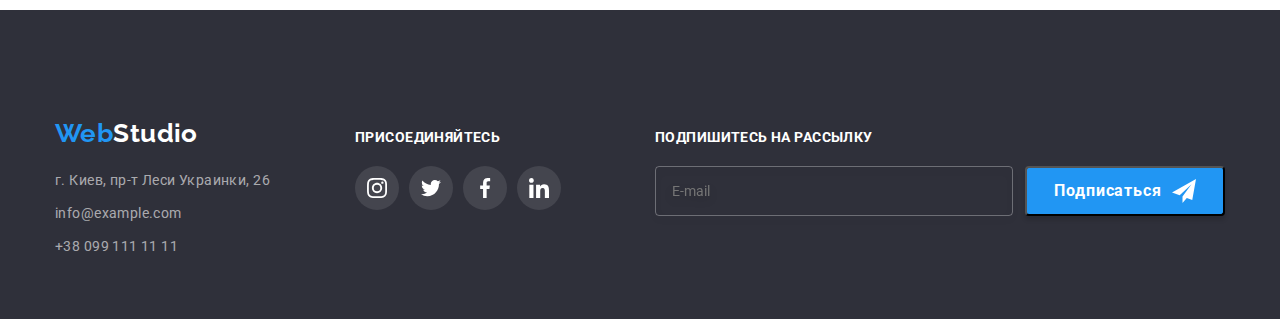
==== commit bdffa9ce: "mobile modal" ====
--- a/portfolio.html
+++ b/portfolio.html
@@ -42,8 +42,56 @@
                 </a>
             </li>
         </ul>
+            <button class="mobile-menu-btn" data-menu-button>
+                <svg class="mobile-menu__icon">
+                    <use class="mobile-menu__icon--open" href="./images/icons/sprite.svg#icon-menu"></use>
+                    <use class="mobile-menu__icon--close" href="./images/icons/sprite.svg#icon-close"></use>
+                </svg>
+            </button>
     </div>
 </header>
+
+<div class="mobile-menu" data-menu>
+    <ul class="list mobile-menu__nav">
+        <li class="mobile-menu__item">
+            <a class="link mobile-menu__link" href="./index.html">Студия</a>
+        </li>
+        <li class="mobile-menu__item">
+            <a class="link mobile-menu__link curent" href="./portfolio.html">Портфолио</a>
+        </li>
+        <li class="mobile-menu__item">
+            <a class="link mobile-menu__link" href="">Контакты</a>
+        </li>
+    </ul>
+    <ul class="list mobile-menu__nav">
+        <li class="mobile-menu__item">
+            <a class="link mobile-menu__phone" href="tel:+380961111111">
+                +38 096 111 11 11
+            </a>
+        </li>
+        <li class="mobile-menu__item">
+            <a class="link mobile-menu__mail" href="mailto:info@devstudio.com">
+                info@devstudio.com
+            </a>
+        </li>
+    </ul>
+    <ul class="list mobile-social">
+        <li">
+            <a class="link mobile-social__link line" href="">Instagram</a>
+        </li>
+         <li">
+            <a class="link mobile-social__link line" href="">Twitter</a>
+        </li>
+        <li">
+            <a class="link mobile-social__link line" href="">Facebook</a>
+        </li>
+        <li">
+            <a class="link mobile-social__link" href="">LinkedIn</a>
+         </li>
+    </ul>
+
+</div>
+
     <main>
 
          <!--section nav-->
@@ -241,6 +289,7 @@
                 </section>
             </div>
         </footer>
+        <script src="./js/menu.js"></script>
 </body>
 
 </html>--- a/css/styles.css
+++ b/css/styles.css
@@ -90,20 +90,6 @@
   list-style: none;
   padding: 0;
   margin: 0;
-}
-
-.curent {
-  color: var(--color-logo-linknav);
-}
-
-.curent::after {
-  content: '';
-  display: block;
-  width: auto;
-  height: 4px;
-  background: #2196f3;
-  border-radius: 2px;
-  transform: translateY(32px);
 }
 
 .border-shadow {
@@ -159,12 +145,12 @@
   display: flex;
   align-items: center;
   justify-content: center;
+  padding: 0px;
   font-weight: 700;
   font-size: 16px;
   line-height: 1.87;
   letter-spacing: 0.06em;
-  margin-left: 12px;
-  width: 200px;
+  min-width: 200px;
   height: 50px;
   color: var(--color-main-title);
   background-color: #2196f3;
@@ -214,18 +200,14 @@
   fill: var(--color-logo-linknav);
 }
 
-.modal-form__button {
-  margin-right: auto;
-  margin-left: auto;
-  width: 200px;
-  height: 50px;
-  background-color: #188ce8;
-  box-shadow: 0px 4px 4px rgba(0, 0, 0, 0.15);
-  border-radius: 4px;
-}
-
 .site-nav {
   display: flex;
+}
+
+@media screen and (max-width: 767.98px) {
+  .site-nav {
+    display: none;
+  }
 }
 
 .site-nav__item:not(:last-child) {
@@ -294,18 +276,42 @@
 }
 
 .form {
-  display: inline-flex;
+  display: flex;
+  flex-direction: column;
+  align-items: center;
+}
+
+@media screen and (min-width: 1200px) {
+  .form {
+    justify-content: space-between;
+    flex-direction: row;
+    align-items: baseline;
+  }
 }
 
 .form__input {
-  width: 358px;
+  width: 100%;
   height: 50px;
-  padding-left: 16px;
+  margin-bottom: 20px;
+  padding: 0px 0px 0px 16px;
   border: 1px solid rgba(255, 255, 255, 0.3);
   filter: drop-shadow(0px 4px 4px rgba(0, 0, 0, 0.15));
   border-radius: 4px;
   background-color: transparent;
   color: var(--color-main-title);
+}
+
+@media screen and (min-width: 768px) {
+  .form__input {
+    width: 450px;
+  }
+}
+
+@media screen and (min-width: 1200px) {
+  .form__input {
+    margin-right: 12px;
+    width: 100%;
+  }
 }
 
 .form__icon {
@@ -321,6 +327,7 @@
   left: 0;
   width: 100%;
   height: 100%;
+  z-index: 102;
   background-color: rgba(0, 0, 0, 0.2);
   opacity: 1;
   transition-property: opacity;
@@ -338,12 +345,27 @@
   top: 50%;
   left: 50%;
   transform: translate(-50%, -50%);
-  min-width: 528px;
-  min-height: 581px;
+  min-width: calc((100% - 1 * 30px) / 1);
+  height: 100%;
   padding: 40px;
+  overflow-y: auto;
   background-color: var(--color-main-title);
   box-shadow: 0px 1px 3px rgba(0, 0, 0, 0.12), 0px 1px 1px rgba(0, 0, 0, 0.14), 0px 2px 1px rgba(0, 0, 0, 0.2);
   border-radius: 4px;
+}
+
+@media screen and (min-width: 768px) {
+  .modal {
+    min-width: 450px;
+    height: 609px;
+  }
+}
+
+@media screen and (min-width: 1200px) {
+  .modal {
+    min-width: 528px;
+    height: 581px;
+  }
 }
 
 .modal__text {
@@ -382,13 +404,12 @@
   font-size: 12px;
   line-height: 1.16;
   letter-spacing: 0.01em;
-  color: var(--color-text);
 }
 
 .modal-form__input {
   padding-left: 42px;
   outline: currentColor;
-  width: 448px;
+  width: 100%;
   height: 40px;
   border: 1px solid rgba(33, 33, 33, 0.2);
   border-radius: 4px;
@@ -447,7 +468,15 @@
 .modal-form__contract {
   display: flex;
   align-items: center;
+  justify-content: center;
   margin-bottom: 30px;
+}
+
+@media screen and (max-width: 1199.98px) {
+  .modal-form__contract {
+    font-size: 12px;
+    line-height: 1.17;
+  }
 }
 
 .modal-form__checkbox {
@@ -482,29 +511,171 @@
   color: var(--color-logo-linknav);
 }
 
-.modal-form__text {
+.mobile-menu-btn {
+  position: relative;
+  top: 0;
+  z-index: 101;
+  width: 40px;
+  height: 40px;
+  background-color: transparent;
+  border: none;
+  transition-property: fill;
+  transition-duration: 250ms;
+  transition-timing-function: cubic-bezier(0.4, 0, 0.2, 1);
+}
+
+.mobile-menu-btn:hover .mobile-menu__icon,
+.mobile-menu-btn:focus .mobile-menu__icon {
+  fill: var(--color-logo-linknav);
+}
+
+@media screen and (min-width: 767.98px) {
+  .mobile-menu-btn {
+    display: none;
+  }
+}
+
+.mobile-menu__icon--close {
+  display: none;
+}
+
+.is-open .mobile-menu__icon--close {
+  display: block;
+}
+
+.is-open .mobile-menu__icon--open {
+  display: none;
+}
+
+.mobile-menu__icon {
+  width: 40px;
+  height: 40px;
+}
+
+.mobile-menu {
+  position: fixed;
+  top: 0;
+  right: -100%;
+  display: flex;
+  flex-direction: column;
+  justify-content: space-between;
+  z-index: 100;
+  width: 100%;
+  max-width: 480px;
+  height: 100vh;
+  padding: 48px 40px;
+  background-color: var(--color-main-title);
+  box-shadow: 0px 4px 8px rgba(0, 0, 0, 0.04), 0px 2px 4px rgba(0, 0, 0, 0.08), 0px 1px 3px rgba(0, 0, 0, 0.16);
+  transition: right 0.5s;
+}
+
+.mobile-menu.is-open {
+  right: 0;
+}
+
+.mobile-menu__nav {
+  display: flex;
+  flex-direction: column;
+}
+
+.mobile-menu__item:not(:last-child) {
+  margin-bottom: 32px;
+}
+
+.mobile-menu__link {
+  font-weight: 500;
+  font-size: 40px;
+  line-height: 1.18;
+  letter-spacing: 0.02em;
+  text-decoration: none;
+  color: var(--color-section-title);
+}
+
+.mobile-menu__phone {
+  font-weight: 500;
+  font-size: 34px;
+  line-height: 1.18;
+  color: var(--color-logo-linknav);
+}
+
+.mobile-menu__mail {
+  font-weight: 500;
+  font-size: 24px;
+  line-height: 1.17;
+  letter-spacing: 0.02em;
+  color: var(--color-text);
+}
+
+.mobile-social {
+  display: inline-flex;
+}
+
+.mobile-social__link {
+  font-weight: 500;
+  font-size: 18px;
+  line-height: 1.22;
+  letter-spacing: 0.02em;
+  color: #2196f3;
+}
+
+.line::after {
+  content: '';
+  margin: 0 10px;
+  width: 22px;
+  height: 0px;
+  border: 1px solid rgba(33, 33, 33, 0.2);
+  transform: rotate(90deg);
+}
+
+.curent {
+  color: var(--color-logo-linknav);
+}
+
+@media screen and (min-width: 768px) {
+  .curent::after {
+    content: '';
+    display: block;
+    width: auto;
+    height: 4px;
+    background: #2196f3;
+    border-radius: 2px;
+    transform: translateY(32px);
+  }
+}
+
+.nav {
   display: flex;
   align-items: center;
-  justify-content: center;
-  font-weight: 700;
-  font-size: 16px;
-  line-height: 1.87;
-  letter-spacing: 0.06em;
-  color: var(--color-main-title);
-}
-
-.nav {
-  display: flex;
-  align-items: center;
 }
 
 .auth-nav {
   display: flex;
   margin-left: auto;
+}
+
+@media screen and (max-width: 767.98px) {
+  .auth-nav {
+    display: none;
+  }
+}
+
+@media screen and (min-width: 768px) and (max-width: 1199.98px) {
+  .auth-nav {
+    flex-direction: column;
+    align-items: baseline;
+    padding: 21px 0px;
+  }
 }
 
 .auth-nav__item:not(:last-child) {
   margin-right: 50px;
+}
+
+@media screen and (min-width: 768px) and (max-width: 1199.98px) {
+  .auth-nav__item:not(:last-child) {
+    margin-bottom: 10px;
+    margin-right: 0px;
+  }
 }
 
 .auth-nav__link {
@@ -512,6 +683,12 @@
   align-items: center;
   justify-content: center;
   color: var(--color-text);
+}
+
+@media screen and (min-width: 768px) and (max-width: 1199.98px) {
+  .auth-nav__link {
+    padding: 0;
+  }
 }
 
 .auth-nav__icon-mail {
@@ -579,25 +756,45 @@
 
 .hero {
   max-width: 1200px;
-  padding-top: 200px;
-  padding-bottom: 200px;
+  padding: 118px 0px;
   margin-left: auto;
   margin-right: auto;
   background-image: linear-gradient(to right, rgba(47, 48, 58, 0.4), rgba(47, 48, 58, 0.4)), url(../images/titlefon.jpg);
 }
 
+@media screen and (min-width: 1200px) {
+  .hero {
+    padding-top: 200px;
+    padding-bottom: 200px;
+  }
+}
+
 .hero__title {
+  width: calc(100% / 4 * 3);
   margin-left: auto;
   margin-right: auto;
   margin-bottom: 30px;
   text-align: center;
   font-weight: 900;
-  font-size: 44px;
-  line-height: 1.36;
+  font-size: 26px;
+  line-height: 1.62;
   letter-spacing: 0.06em;
   text-transform: uppercase;
   color: var(--color-main-title);
-  width: calc(100% / 12 * 7);
+}
+
+@media screen and (min-width: 768px) {
+  .hero__title {
+    width: calc(100% / 6 * 3);
+  }
+}
+
+@media screen and (min-width: 1200px) {
+  .hero__title {
+    font-size: 44px;
+    line-height: 1.36;
+    width: calc(100% / 12 * 7);
+  }
 }
 
 .description {
@@ -662,7 +859,7 @@
   color: var(--color-section-title);
 }
 
-@media screen and (min-width: 480px) and (max-width: 768px) {
+@media screen and (max-width: 767.98px) {
   .description__title {
     text-align: center;
   }
@@ -819,20 +1016,53 @@
   padding-bottom: 60px;
 }
 
-.footer-map {
-  margin-right: 70px;
-}
-
-.calc-position {
-  flex-basis: calc((50% - 45px) / 2);
-}
-
-.calc-position:last-child {
-  flex-basis: calc(50% - 15px);
+.footer__container {
+  display: block;
+  text-align: center;
+}
+
+@media screen and (min-width: 768px) {
+  .footer__container {
+    display: flex;
+    justify-content: center;
+    align-items: baseline;
+    flex-wrap: wrap;
+  }
+}
+
+@media screen and (min-width: 1200px) {
+  .footer__container {
+    justify-content: space-between;
+    text-align: start;
+  }
+}
+
+@media screen and (min-width: 768px) {
+  .calc-position {
+    flex-basis: calc(100% / 2);
+  }
+}
+
+@media screen and (min-width: 1200px) {
+  .calc-position {
+    flex-basis: calc((50% - 45px) / 2);
+  }
+}
+
+@media screen and (min-width: 1200px) {
+  .calc-position:last-child {
+    flex-basis: calc(50% - 15px);
+  }
 }
 
 .footer__item:not(:last-child) {
-  margin-bottom: 9px;
+  margin-bottom: 8px;
+}
+
+@media screen and (min-width: 1200px) {
+  .footer__item:not(:last-child) {
+    margin-bottom: 9px;
+  }
 }
 
 .footer__link {
@@ -840,11 +1070,8 @@
   color: rgba(255, 255, 255, 0.6);
 }
 
-.footer-social {
-  display: inline-block;
-}
-
 .footer__text {
+  margin-top: 60px;
   margin-bottom: 20px;
   font-weight: 700;
   font-size: 14px;
@@ -865,27 +1092,28 @@
   fill: var(--color-main-title);
 }
 
-.footer__container {
-  display: block;
-  text-align: center;
-}
-
-@media screen and (min-width: 768px) and (max-width: 1200px) {
-  .footer__container {
-    display: flex;
-    align-items: baseline;
-  }
-}
-
 .component {
   display: flex;
-  align-items: center;
-  justify-content: center;
+  align-items: baseline;
+  justify-content: flex-start;
+  flex-wrap: wrap;
   padding-bottom: 34px;
+}
+
+@media screen and (min-width: 768px) {
+  .component {
+    justify-content: center;
+  }
 }
 
 .component__item:not(:last-child) {
   margin-right: 8px;
+}
+
+@media screen and (max-width: 767.98px) {
+  .component__item:not(:last-child) {
+    margin-bottom: 15px;
+  }
 }
 
 .card {
@@ -896,11 +1124,13 @@
 }
 
 .card__element {
-  max-width: 370px;
   margin-top: 30px;
   margin-left: 30px;
-  flex-basis: calc((100% - 3 * 30px) / 3);
-  border: 1px solid #eeeeee;
+  flex-basis: calc((100% - 1 * 30px) / 1);
+  border-top: 0;
+  border-right: 1px solid #eeeeee;
+  border-left: 1px solid #eeeeee;
+  border-bottom: 1px solid #eeeeee;
   transition-property: background-color, box-shadow;
   transition-duration: 250ms;
   transition-timing-function: cubic-bezier(0.4, 0, 0.2, 1);
@@ -909,6 +1139,18 @@
 .card__element:hover, .card__element:focus {
   background-color: var(--color-main-title);
   box-shadow: 0px 1px 1px rgba(0, 0, 0, 0.12), 0px 4px 4px rgba(0, 0, 0, 0.06), 1px 4px 6px rgba(0, 0, 0, 0.16);
+}
+
+@media screen and (min-width: 768px) {
+  .card__element {
+    flex-basis: calc((100% - 2 * 30px) / 2);
+  }
+}
+
+@media screen and (min-width: 1200px) {
+  .card__element {
+    flex-basis: calc((100% - 3 * 30px) / 3);
+  }
 }
 
 .box {
@@ -940,10 +1182,6 @@
 }
 
 .card__name {
-  border-top: 0;
-  border-right: 1px solid #eeeeee;
-  border-left: 1px solid #eeeeee;
-  border-bottom: 1px solid #eeeeee;
   padding: 20px 24px;
 }
 
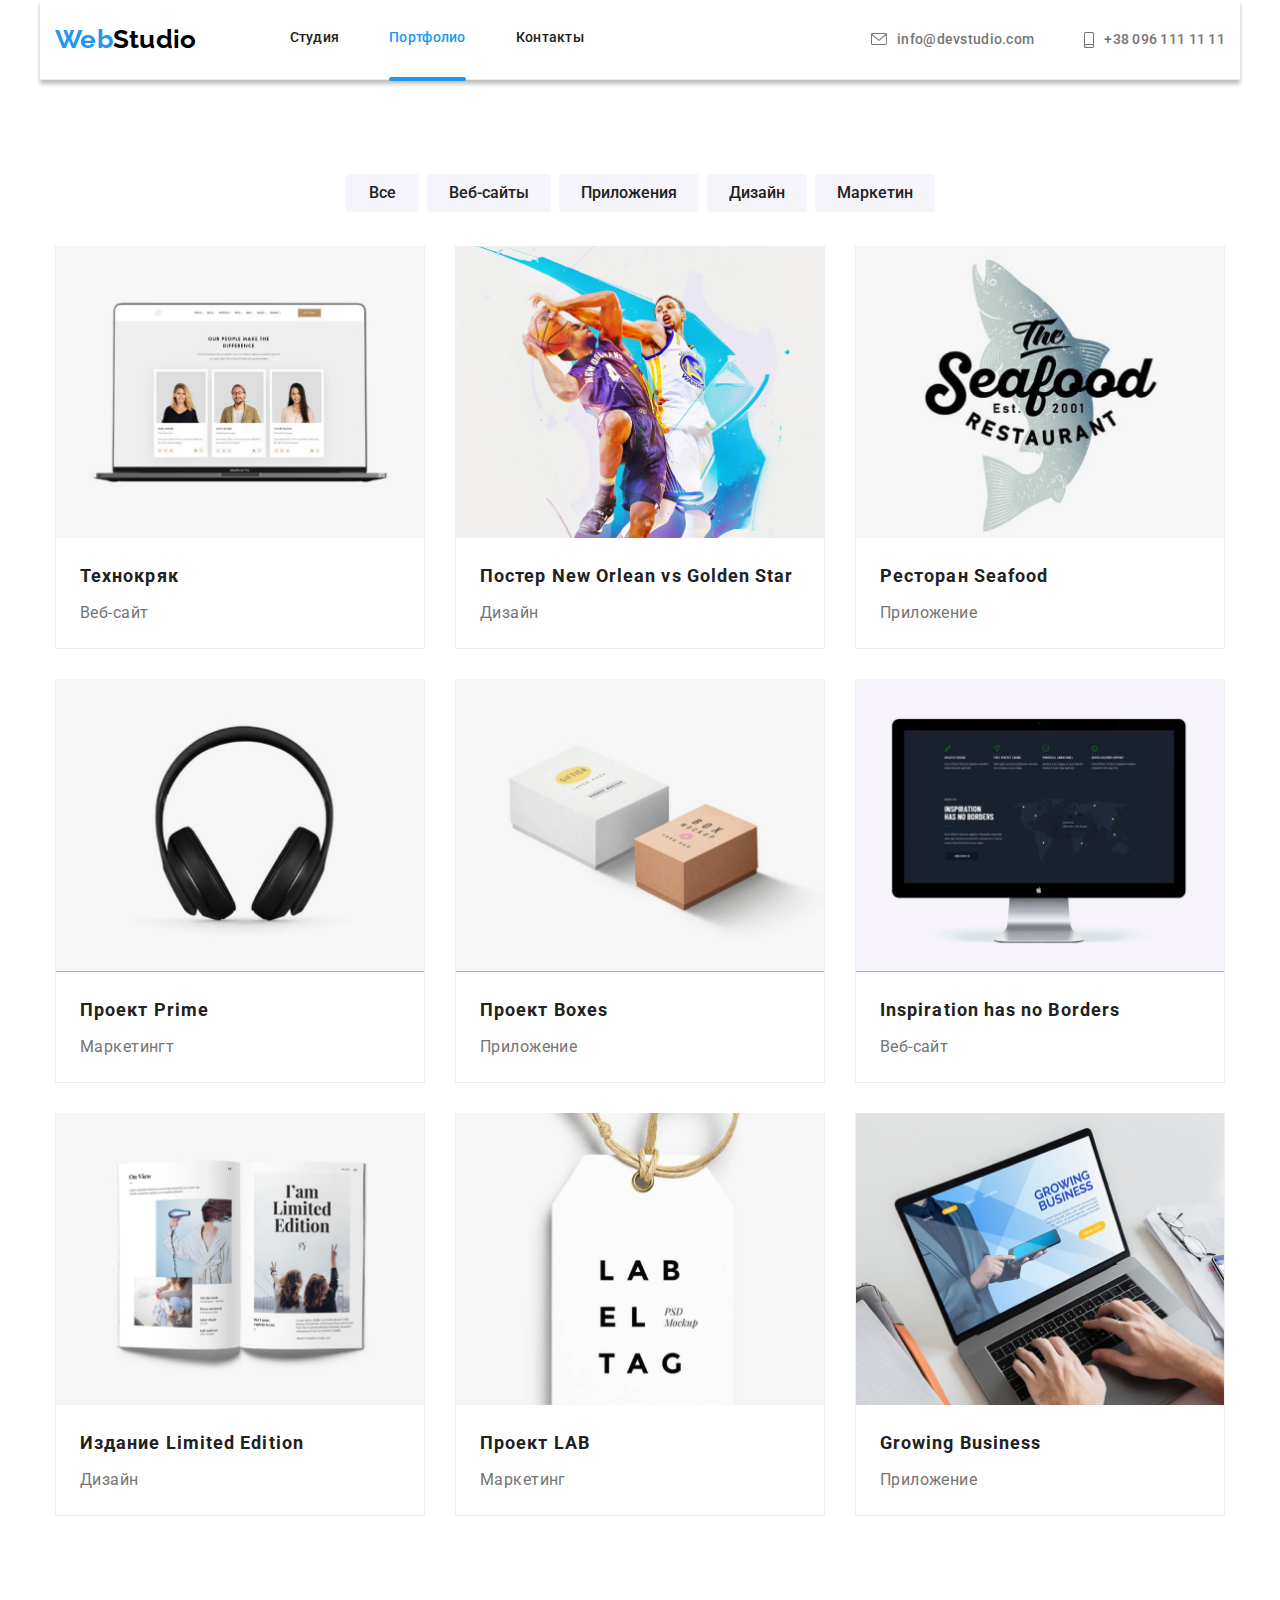
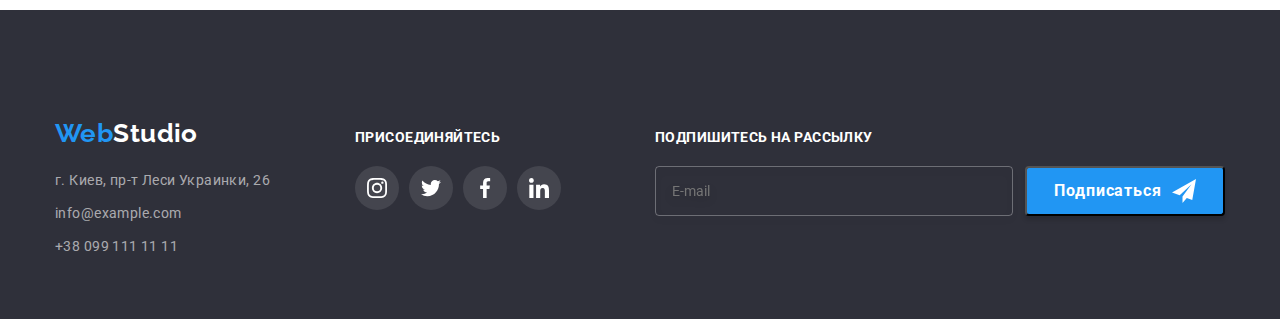
==== commit a10f00c1: "added responsive graphics" ====
--- a/portfolio.html
+++ b/portfolio.html
@@ -113,7 +113,11 @@
                     <li class="card__element" >                       
                         <a class="link" href="">
                             <div class="box">
-                                    <img src="./imgportfolio/line1/img1.jpg" width="370" height="294" alt="открытый веб-сайт">                                            
+                                <picture>
+                                    <img 
+                                    srcset="./imgportfolio/line1/img1.jpg 1x, ./imgportfolio/line1/img1-2x.jpg 2x"
+                                    src="./imgportfolio/line1/img1.jpg" width="450" alt="открытый веб-сайт">
+                                </picture>
                                     <p class="card__overlay">Технокряк это современная площадка распространения коронавируса. Компании используют эту платформу для цифрового
                                     шпионажа и атак на защищённые сервера конкурентов.</p>                                
                             </div>
@@ -125,8 +129,12 @@
                     </li>
                     <li class="card__element" >
                         <a class="link" href="">
-                            <div class="box">                           
-                                <img src="./imgportfolio/line1/img2.jpg" width="370" height="294" alt="дизайн сайта">
+                            <div class="box">  
+                                <picture>                         
+                                <img 
+                                srcset="./imgportfolio/line1/img2.jpg 1x, ./imgportfolio/line1/img2-2x.jpg 2x"
+                                src="./imgportfolio/line1/img2.jpg" width="450" alt="дизайн сайта">
+                                </picture>
                                 <p class="card__overlay">Lorem ipsum dolor sit amet, consectetur adipisicing elit. Ratione, minima?</p>
                             </div>
                             <div class="card__name">
@@ -139,7 +147,10 @@
                     <li class="card__element" >
                         <a class="link" href="">
                             <div class="box">
-                                <img src="./imgportfolio/line1/img3.jpg" width="370" height="294" alt="страница рыбного ресторана">
+                                <picture>
+                                    <img srcset="./imgportfolio/line1/img3.jpg 1x, ./imgportfolio/line1/img3-2x.jpg 2x"
+                                        src="./imgportfolio/line1/img3.jpg" width="450" alt="страница рыбного ресторана">
+                                </picture>                                
                                 <p class="card__overlay">Lorem ipsum dolor sit amet, consectetur adipisicing elit. Ratione, minima?</p>
                             </div>
                             <div class="card__name">
@@ -151,7 +162,10 @@
                     <li class="card__element" >
                         <a class="link" href="">
                             <div class="box">
-                                <img src="./imgportfolio/line2/img1.jpg" width="370" height="294" alt="наушники">
+                                <picture>
+                                    <img srcset="./imgportfolio/line2/img1.jpg 1x, ./imgportfolio/line2/img1-2x.jpg 2x"
+                                        src="./imgportfolio/line2/img1.jpg" width="450" alt="наушники">
+                                </picture>                               
                                 <p class="card__overlay">Lorem ipsum dolor sit amet, consectetur adipisicing elit. Ratione, minima?</p>
                             </div>
                             <div class="card__name">
@@ -163,7 +177,10 @@
                     <li class="card__element" >
                         <a class="link" href="">
                             <div class="box">
-                                <img src="./imgportfolio/line2/img2.jpg" width="370" height="294" alt="коробки">
+                                <picture>
+                                    <img srcset="./imgportfolio/line2/img2.jpg 1x, ./imgportfolio/line2/img2-2x.jpg 2x"
+                                        src="./imgportfolio/line2/img2.jpg" width="450" alt="коробки">
+                                </picture>
                                 <p class="card__overlay">Lorem ipsum dolor sit amet, consectetur adipisicing elit. Ratione, minima?</p>
                             </div>
                             <div class="card__name">
@@ -175,7 +192,10 @@
                     <li class="card__element" >
                         <a class="link" href="">
                             <div class="box">
-                                <img src="./imgportfolio/line2/img3.jpg" width="370" height="294" alt="монитор">
+                                <picture>
+                                    <img srcset="./imgportfolio/line2/img3.jpg 1x, ./imgportfolio/line2/img3-2x.jpg 2x"
+                                        src="./imgportfolio/line2/img3.jpg" width="450" alt="монитор">
+                                </picture>
                                 <p class="card__overlay">Lorem ipsum dolor sit amet, consectetur adipisicing elit. Ratione, minima?</p>
                             </div>
                             <div class="card__name">
@@ -188,7 +208,10 @@
                     <li class="card__element" >
                         <a class="link" href="">
                             <div class="box">
-                                <img src="./imgportfolio/line3/img1.jpg" width="370" height="294" alt="открытая книга">
+                                <picture>
+                                    <img srcset="./imgportfolio/line3/img1.jpg 1x, ./imgportfolio/line3/img1-2x.jpg 2x"
+                                        src="./imgportfolio/line3/img1.jpg" width="450" alt="открытая книга">
+                                </picture>
                                 <p class="card__overlay">lorem10</p>
                             </div>
                             <div class="card__name">
@@ -200,7 +223,10 @@
                     <li class="card__element" >
                         <a class="link" href="">
                             <div class="box">
-                                <img src="./imgportfolio/line3/img2.jpg" width="370" height="294" alt="">
+                                <picture>
+                                    <img srcset="./imgportfolio/line3/img2.jpg 1x, ./imgportfolio/line3/img2-2x.jpg 2x"
+                                        src="./imgportfolio/line3/img2.jpg" width="450" alt="открытая книга">
+                                </picture>
                                 <p class="card__overlay">Lorem ipsum dolor sit, amet consectetur adipisicing elit. Consequuntur, voluptates?</p>
                             </div>
                             <div class="card__name">
@@ -212,7 +238,10 @@
                     <li class="card__element" >
                         <a class="link" href="">
                             <div class="box">
-                                <img src="./imgportfolio/line3/img3.jpg" width="370" height="294" alt="открытое приложение">
+                                <picture>
+                                    <img srcset="./imgportfolio/line3/img3.jpg 1x, ./imgportfolio/line3/img3-2x.jpg 2x"
+                                        src="./imgportfolio/line3/img3.jpg" width="450" alt="открытая книга">
+                                </picture>
                                 <p class="card__overlay">Lorem ipsum dolor sit amet, consectetur adipisicing elit. Ratione, minima?</p>
                             </div>
                             <div class="card__name">
--- a/css/styles.css
+++ b/css/styles.css
@@ -755,17 +755,25 @@
 }
 
 .hero {
-  max-width: 1200px;
+  width: 100%;
+  height: 100%;
   padding: 118px 0px;
   margin-left: auto;
   margin-right: auto;
   background-image: linear-gradient(to right, rgba(47, 48, 58, 0.4), rgba(47, 48, 58, 0.4)), url(../images/titlefon.jpg);
+  background-size: cover;
 }
 
 @media screen and (min-width: 1200px) {
   .hero {
     padding-top: 200px;
     padding-bottom: 200px;
+  }
+}
+
+@media (min-device-pixel-ratio: 2), (-webkit-min-device-pixel-ratio: 2), (min-resolution: 192dpi), (min-resolution: 2dppx) {
+  .hero {
+    background-image: linear-gradient(to right, rgba(47, 48, 58, 0.4), rgba(47, 48, 58, 0.4)), url(../images/titlefon-2x.jpg);
   }
 }
 
